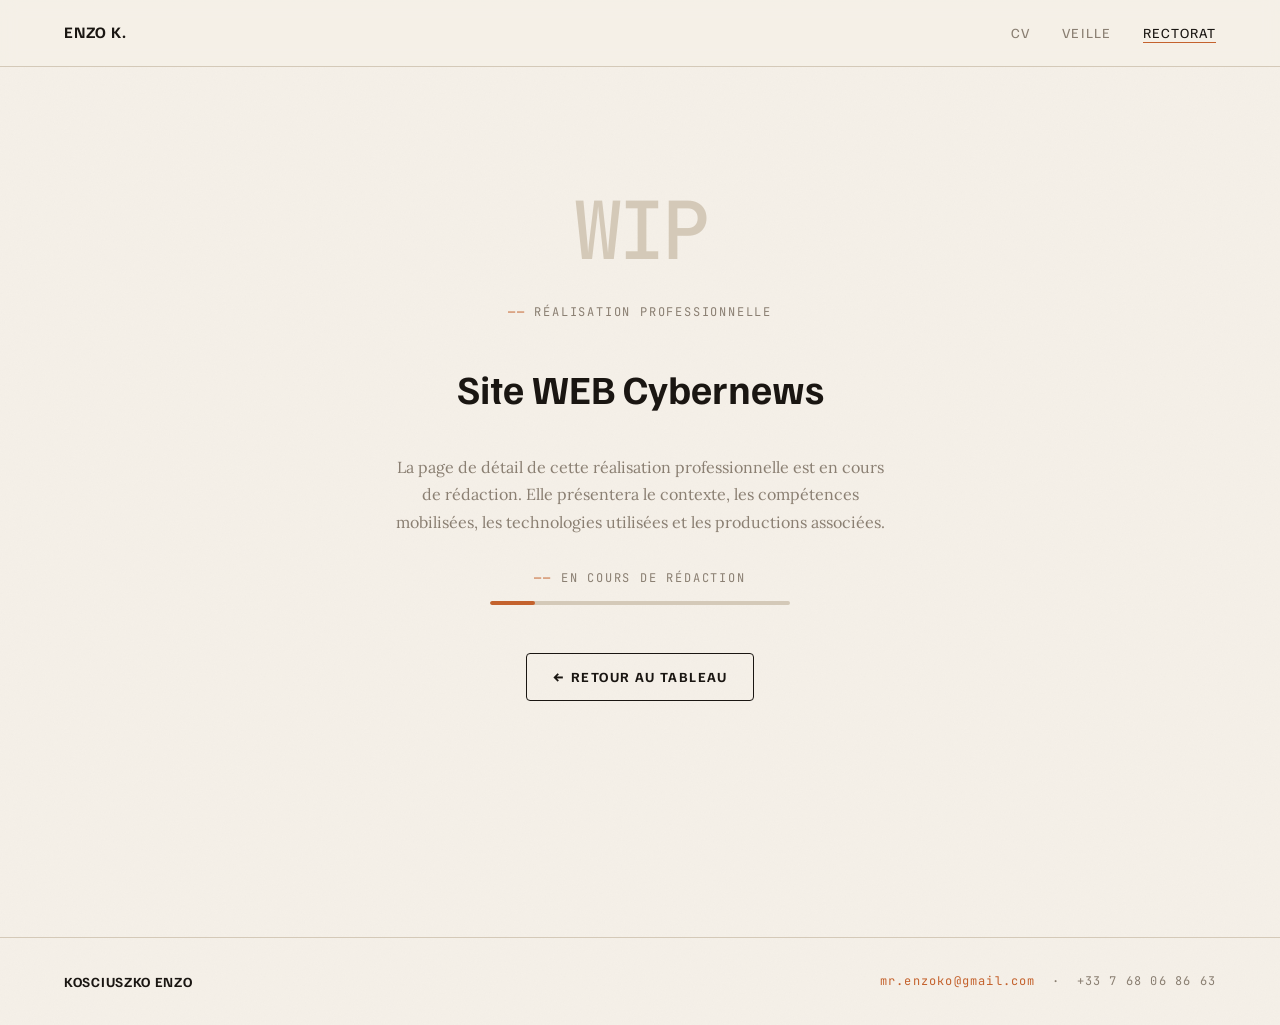
==== realisation_cybernews.html @ dd94149e "Add files via upload" ====
<!DOCTYPE html>
<html lang="fr">
<head>
  <meta charset="UTF-8" />
  <meta name="viewport" content="width=device-width, initial-scale=1.0" />
  <title>Réalisation — Site WEB Cybernews · Enzo K.</title>
  <link rel="stylesheet" href="style.css" />
</head>
<body>

  <nav>
    <span class="nav-logo">Enzo K.</span>
    <ul class="nav-liens">
      <li><a href="index.html" class="nav-lien">CV</a></li>
      <li><a href="veille.html" class="nav-lien">Veille</a></li>
      <li><a href="rectorat.html" class="nav-lien actif">Rectorat</a></li>
    </ul>
  </nav>

  <main>

    <section class="wip-page">
      <div class="wip-code" style="font-size:5rem; color:var(--ligne);">WIP</div>

      <p class="label" style="text-align:center;">Réalisation professionnelle</p>
      <h1 class="wip-titre">Site WEB Cybernews</h1>

      <p class="wip-desc">
        La page de détail de cette réalisation professionnelle est en cours
        de rédaction. Elle présentera le contexte, les compétences mobilisées,
        les technologies utilisées et les productions associées.
      </p>

      <div>
        <p class="label" style="text-align:center; margin-bottom:0.8rem;">En cours de rédaction</p>
        <div class="wip-barre-fond">
          <div class="wip-barre-rempli" style="width:15%;"></div>
        </div>
      </div>

      <a href="rectorat.html" class="btn" style="margin-top:1rem;">
        ← Retour au tableau
      </a>
    </section>

  </main>

  <footer>
    <span class="footer-nom">Kosciuszko Enzo</span>
    <div class="footer-contact">
      <a href="mailto:mr.enzoko@gmail.com">mr.enzoko@gmail.com</a>
      &nbsp;·&nbsp; +33 7 68 06 86 63
    </div>
  </footer>

</body>
</html>
---- style.css ----
/* ============================================================
   PORTFOLIO — KOSCIUSZKO ENZO
   Feuille de style principale
   ============================================================
   
   PERSONNALISATION RAPIDE :
   Modifie les variables CSS dans :root pour changer
   l'apparence globale du site sans toucher au reste.
   ============================================================ */

/* --- IMPORT POLICES ---------------------------------------- */
/* Familjen Grotesk = titres expressifs / Lora = corps texte  */
@import url('https://fonts.googleapis.com/css2?family=Familjen+Grotesk:ital,wght@0,400;0,700;1,400&family=Lora:ital,wght@0,400;0,600;1,400&family=JetBrains+Mono:wght@400;500&display=swap');

/* --- VARIABLES (modifie ici pour personnaliser) ------------ */
:root {
  /* Couleurs principales */
  --creme:       #F5F0E8;   /* fond principal, chaud et doux    */
  --encre:       #1A1612;   /* texte principal, brun très foncé */
  --terracotta:  #C4622D;   /* accent principal, couleur vive   */
  --sable:       #E8DECE;   /* fond secondaire, cartes          */
  --gris-chaud:  #8A7F72;   /* texte secondaire, labels         */
  --ligne:       #D4C9B8;   /* couleur des bordures             */

  /* Typographie */
  --font-titre:  'Familjen Grotesk', sans-serif;
  --font-corps:  'Lora', serif;
  --font-mono:   'JetBrains Mono', monospace;

  /* Tailles de texte */
  --t-xs:   0.75rem;
  --t-sm:   0.875rem;
  --t-base: 1rem;
  --t-lg:   1.25rem;
  --t-xl:   1.75rem;
  --t-2xl:  2.5rem;
  --t-3xl:  3.5rem;
  --t-4xl:  5rem;

  /* Espacements */
  --espace-s:  1rem;
  --espace-m:  2rem;
  --espace-l:  4rem;
  --espace-xl: 7rem;

  /* Effets */
  --rayon:     4px;
  --ombre:     0 2px 20px rgba(26,22,18,0.08);
  --transition: 0.3s ease;
}

/* --- RESET & BASE ------------------------------------------ */
*, *::before, *::after {
  box-sizing: border-box;
  margin: 0;
  padding: 0;
}

html {
  scroll-behavior: smooth;
  font-size: 16px;
}

body {
  background-color: var(--creme);
  color: var(--encre);
  font-family: var(--font-corps);
  line-height: 1.7;
  /* Texture de grain subtile sur le fond */
  background-image: url("data:image/svg+xml,%3Csvg xmlns='http://www.w3.org/2000/svg' width='300' height='300'%3E%3Cfilter id='noise'%3E%3CfeTurbulence type='fractalNoise' baseFrequency='0.75' numOctaves='4' stitchTiles='stitch'/%3E%3CfeColorMatrix type='saturate' values='0'/%3E%3C/filter%3E%3Crect width='300' height='300' filter='url(%23noise)' opacity='0.03'/%3E%3C/svg%3E");
}

img { max-width: 100%; display: block; }
a { color: inherit; text-decoration: none; }
ul { list-style: none; }

/* --- BARRE DE NAVIGATION ----------------------------------- */
nav {
  position: sticky;
  top: 0;
  z-index: 100;
  display: flex;
  align-items: center;
  justify-content: space-between;
  padding: 1.2rem var(--espace-l);
  background-color: rgba(245, 240, 232, 0.92); /* fond crème semi-transparent */
  backdrop-filter: blur(8px);
  border-bottom: 1px solid var(--ligne);
}

/* Logo / nom dans la nav */
.nav-logo {
  font-family: var(--font-titre);
  font-size: var(--t-base);
  font-weight: 700;
  letter-spacing: 0.05em;
  text-transform: uppercase;
}

/* Liens de navigation */
.nav-liens {
  display: flex;
  gap: var(--espace-m);
  align-items: center;
}

.nav-lien {
  font-family: var(--font-titre);
  font-size: var(--t-sm);
  letter-spacing: 0.08em;
  text-transform: uppercase;
  color: var(--gris-chaud);
  transition: color var(--transition);
  position: relative;
}

/* Soulignement animé au survol */
.nav-lien::after {
  content: '';
  position: absolute;
  bottom: -2px; left: 0;
  width: 0; height: 1px;
  background-color: var(--terracotta);
  transition: width var(--transition);
}

.nav-lien:hover { color: var(--encre); }
.nav-lien:hover::after { width: 100%; }

/* Lien actif (page en cours) */
.nav-lien.actif {
  color: var(--encre);
}
.nav-lien.actif::after {
  width: 100%;
  background-color: var(--terracotta);
}

/* Badge "indisponible" dans la nav */
.badge-wip {
  font-family: var(--font-mono);
  font-size: 0.6rem;
  background-color: var(--ligne);
  color: var(--gris-chaud);
  padding: 0.1em 0.4em;
  border-radius: 2px;
  vertical-align: middle;
  margin-left: 0.4em;
  letter-spacing: 0.05em;
}

/* --- LAYOUT GENERAL ---------------------------------------- */
main {
  max-width: 1200px;
  margin: 0 auto;
  padding: var(--espace-l) var(--espace-m);
}

/* --- UTILITAIRES ------------------------------------------- */
.label {
  /* Petite étiquette de section, style "magazine" */
  font-family: var(--font-mono);
  font-size: var(--t-xs);
  letter-spacing: 0.15em;
  text-transform: uppercase;
  color: var(--gris-chaud);
}

.label::before {
  content: '—— ';
  color: var(--terracotta);
}

.trait {
  /* Ligne décorative horizontale */
  border: none;
  border-top: 1px solid var(--ligne);
  margin: var(--espace-m) 0;
}

.tag {
  /* Pastille de compétence/outil */
  display: inline-block;
  font-family: var(--font-mono);
  font-size: var(--t-xs);
  letter-spacing: 0.08em;
  text-transform: uppercase;
  border: 1px solid var(--ligne);
  padding: 0.3em 0.8em;
  border-radius: 2px;
  color: var(--gris-chaud);
  transition: all var(--transition);
}

.tag:hover,
.tag.actif {
  border-color: var(--terracotta);
  color: var(--terracotta);
  background-color: rgba(196,98,45,0.05);
}

/* --- BOUTONS ----------------------------------------------- */
.btn {
  display: inline-flex;
  align-items: center;
  gap: 0.5em;
  font-family: var(--font-titre);
  font-size: var(--t-sm);
  font-weight: 700;
  letter-spacing: 0.1em;
  text-transform: uppercase;
  padding: 0.8em 1.8em;
  border: 1.5px solid var(--encre);
  border-radius: var(--rayon);
  cursor: pointer;
  transition: all var(--transition);
  background: transparent;
  color: var(--encre);
}

.btn:hover {
  background-color: var(--encre);
  color: var(--creme);
}

.btn-accent {
  background-color: var(--terracotta);
  border-color: var(--terracotta);
  color: var(--creme);
}

.btn-accent:hover {
  background-color: var(--encre);
  border-color: var(--encre);
}

/* --- CARTES ------------------------------------------------ */
.carte {
  background-color: var(--sable);
  border: 1px solid var(--ligne);
  border-radius: var(--rayon);
  padding: var(--espace-m);
  transition: transform var(--transition), box-shadow var(--transition);
}

.carte:hover {
  transform: translateY(-3px);
  box-shadow: var(--ombre);
}

/* --- PAGE INDEX : HERO ------------------------------------- */
.hero {
  display: grid;
  grid-template-columns: 1fr 1fr;
  gap: var(--espace-l);
  align-items: center;
  min-height: 80vh;
  padding: var(--espace-l) 0;
}

.hero-contenu { }

.hero-surtitre {
  font-family: var(--font-mono);
  font-size: var(--t-xs);
  letter-spacing: 0.2em;
  text-transform: uppercase;
  color: var(--terracotta);
  margin-bottom: 1rem;
}

/* Grand titre principal */
.hero-titre {
  font-family: var(--font-titre);
  font-size: clamp(3rem, 6vw, var(--t-4xl)); /* responsive */
  font-weight: 700;
  line-height: 1.0;
  letter-spacing: -0.02em;
  margin-bottom: 1.5rem;
}

/* Partie italique du titre */
.hero-titre em {
  font-family: var(--font-corps);
  font-style: italic;
  font-weight: 400;
  color: var(--terracotta);
}

.hero-description {
  font-size: var(--t-lg);
  color: var(--gris-chaud);
  max-width: 45ch;
  margin-bottom: var(--espace-m);
  line-height: 1.6;
}

.hero-actions {
  display: flex;
  gap: 1rem;
  flex-wrap: wrap;
}

/* Côté droit du hero : carte de profil */
.hero-profil {
  display: flex;
  flex-direction: column;
  align-items: flex-end;
  gap: var(--espace-s);
}

.profil-photo-cadre {
  /* Cadre avec décalage décoratif (effet imprimé) */
  position: relative;
  width: 280px;
  height: 320px;
}

.profil-photo-cadre::before {
  /* Rectangle décoratif derrière la photo */
  content: '';
  position: absolute;
  top: 12px; left: 12px;
  width: 100%; height: 100%;
  border: 2px solid var(--terracotta);
  border-radius: var(--rayon);
  z-index: 0;
}

.profil-photo-cadre img {
  position: relative;
  z-index: 1;
  width: 100%; height: 100%;
  object-fit: cover;
  border-radius: var(--rayon);
  filter: grayscale(20%); /* légèrement désaturé */
}

/* Bloc infos rapides sous la photo */
.profil-infos {
  width: 280px;
  background-color: var(--sable);
  border: 1px solid var(--ligne);
  border-radius: var(--rayon);
  padding: var(--espace-s);
}

.profil-infos-ligne {
  display: flex;
  justify-content: space-between;
  align-items: center;
  padding: 0.4rem 0;
  border-bottom: 1px solid var(--ligne);
  font-size: var(--t-sm);
}

.profil-infos-ligne:last-child { border-bottom: none; }

.profil-infos-ligne .key {
  font-family: var(--font-mono);
  font-size: var(--t-xs);
  letter-spacing: 0.1em;
  text-transform: uppercase;
  color: var(--gris-chaud);
}

/* --- PAGE INDEX : COMPÉTENCES ------------------------------ */
.section-competences {
  padding: var(--espace-l) 0;
  border-top: 1px solid var(--ligne);
}

.section-titre {
  font-family: var(--font-titre);
  font-size: var(--t-2xl);
  font-weight: 700;
  line-height: 1.1;
  letter-spacing: -0.01em;
  margin: 0.5rem 0 var(--espace-m);
}

/* Grille de compétences */
.competences-grille {
  display: grid;
  grid-template-columns: repeat(auto-fit, minmax(220px, 1fr));
  gap: 1rem;
}

.competence-carte {
  background-color: var(--sable);
  border: 1px solid var(--ligne);
  border-radius: var(--rayon);
  padding: 1.5rem;
  transition: all var(--transition);
}

.competence-carte:hover {
  border-color: var(--terracotta);
  transform: translateY(-2px);
}

.competence-icone {
  font-size: 1.5rem;
  margin-bottom: 0.8rem;
}

.competence-nom {
  font-family: var(--font-titre);
  font-size: var(--t-base);
  font-weight: 700;
  margin-bottom: 0.4rem;
}

/* Barre de niveau de compétence */
.competence-niveau {
  display: flex;
  gap: 4px;
  margin-top: 0.6rem;
}

.niveau-dot {
  width: 8px; height: 8px;
  border-radius: 50%;
  border: 1.5px solid var(--gris-chaud);
  background-color: transparent;
  transition: background-color var(--transition);
}

.niveau-dot.actif {
  background-color: var(--terracotta);
  border-color: var(--terracotta);
}

/* --- PAGE INDEX : EXPERIENCES ------------------------------ */
.section-experiences {
  padding: var(--espace-l) 0;
  border-top: 1px solid var(--ligne);
}

/* Timeline d'expériences */
.timeline {
  display: flex;
  flex-direction: column;
  gap: 0;
}

.timeline-item {
  display: grid;
  grid-template-columns: 120px 1fr;
  gap: var(--espace-m);
  padding: var(--espace-m) 0;
  border-bottom: 1px solid var(--ligne);
  position: relative;
}

.timeline-item:last-child { border-bottom: none; }

.timeline-date {
  font-family: var(--font-mono);
  font-size: var(--t-xs);
  color: var(--gris-chaud);
  letter-spacing: 0.1em;
  padding-top: 0.2rem;
}

.timeline-contenu-titre {
  font-family: var(--font-titre);
  font-size: var(--t-lg);
  font-weight: 700;
  margin-bottom: 0.2rem;
}

.timeline-lieu {
  font-family: var(--font-mono);
  font-size: var(--t-xs);
  color: var(--terracotta);
  letter-spacing: 0.1em;
  text-transform: uppercase;
  margin-bottom: 0.5rem;
}

.timeline-texte {
  font-size: var(--t-sm);
  color: var(--gris-chaud);
  max-width: 60ch;
}

/* --- PAGE VEILLE ------------------------------------------- */
.veille-hero {
  padding: var(--espace-l) 0 var(--espace-m);
  border-bottom: 1px solid var(--ligne);
}

.veille-titre {
  font-family: var(--font-titre);
  font-size: clamp(2.5rem, 5vw, var(--t-3xl));
  font-weight: 700;
  line-height: 1.0;
  letter-spacing: -0.02em;
  margin: 0.5rem 0 1rem;
}

.veille-intro {
  max-width: 65ch;
  color: var(--gris-chaud);
  font-size: var(--t-lg);
}

/* Navigation par onglets (thème / outils / news) */
.onglets-nav {
  display: flex;
  gap: 0;
  border-bottom: 1px solid var(--ligne);
  margin: var(--espace-m) 0 0;
}

.onglet-btn {
  font-family: var(--font-titre);
  font-size: var(--t-sm);
  font-weight: 700;
  letter-spacing: 0.08em;
  text-transform: uppercase;
  padding: 1rem 1.5rem;
  border: none;
  border-bottom: 2px solid transparent;
  background: transparent;
  color: var(--gris-chaud);
  cursor: pointer;
  transition: all var(--transition);
  margin-bottom: -1px; /* overlap sur la bordure du parent */
}

.onglet-btn:hover { color: var(--encre); }

.onglet-btn.actif {
  color: var(--encre);
  border-bottom-color: var(--terracotta);
}

/* Panneaux de contenu des onglets */
.onglet-panneau {
  display: none; /* caché par défaut */
  padding: var(--espace-l) 0;
  animation: apparition 0.3s ease;
}

.onglet-panneau.actif { display: block; }

@keyframes apparition {
  from { opacity: 0; transform: translateY(8px); }
  to   { opacity: 1; transform: translateY(0); }
}

/* Onglet THÈME : grille des 3 axes */
.bornage-grille {
  display: grid;
  grid-template-columns: repeat(3, 1fr);
  gap: var(--espace-m);
}

.bornage-carte {
  background-color: var(--sable);
  border: 1px solid var(--ligne);
  border-radius: var(--rayon);
  padding: var(--espace-m);
  transition: all var(--transition);
}

.bornage-carte:hover {
  border-color: var(--terracotta);
}

.bornage-numero {
  font-family: var(--font-mono);
  font-size: var(--t-3xl);
  font-weight: 700;
  color: var(--ligne); /* grand chiffre décoratif */
  line-height: 1;
  margin-bottom: 0.5rem;
}

.bornage-nom {
  font-family: var(--font-titre);
  font-size: var(--t-xl);
  font-weight: 700;
  margin-bottom: 0.5rem;
}

.bornage-desc {
  font-size: var(--t-sm);
  color: var(--gris-chaud);
}

/* Onglet OUTILS : liste illustrée */
.outils-grille {
  display: grid;
  grid-template-columns: repeat(3, 1fr);
  gap: var(--espace-m);
}

.outil-carte {
  background-color: var(--sable);
  border: 1px solid var(--ligne);
  border-radius: var(--rayon);
  padding: var(--espace-m);
  display: flex;
  flex-direction: column;
  gap: 0.8rem;
  transition: all var(--transition);
}

.outil-carte:hover {
  border-color: var(--terracotta);
  transform: translateY(-2px);
}

.outil-nom {
  font-family: var(--font-titre);
  font-size: var(--t-lg);
  font-weight: 700;
}

.outil-desc {
  font-size: var(--t-sm);
  color: var(--gris-chaud);
  flex: 1;
}

.outil-type {
  font-family: var(--font-mono);
  font-size: var(--t-xs);
  color: var(--terracotta);
  letter-spacing: 0.1em;
  text-transform: uppercase;
}

/* Onglet NEWS : cartes d'articles */
.news-liste {
  display: flex;
  flex-direction: column;
  gap: var(--espace-m);
}

.news-carte {
  display: grid;
  grid-template-columns: 1fr 2fr;
  gap: var(--espace-m);
  background-color: var(--sable);
  border: 1px solid var(--ligne);
  border-radius: var(--rayon);
  padding: var(--espace-m);
  transition: all var(--transition);
}

.news-carte:hover {
  border-color: var(--terracotta);
}

.news-meta { }

.news-date {
  font-family: var(--font-mono);
  font-size: var(--t-xs);
  color: var(--gris-chaud);
  letter-spacing: 0.1em;
  margin-bottom: 0.3rem;
}

.news-source {
  font-family: var(--font-titre);
  font-size: var(--t-base);
  font-weight: 700;
  margin-bottom: 0.5rem;
}

.news-bornage {
  display: flex;
  flex-wrap: wrap;
  gap: 0.4rem;
}

.news-contenu { }

.news-titre {
  font-family: var(--font-titre);
  font-size: var(--t-xl);
  font-weight: 700;
  line-height: 1.2;
  margin-bottom: 0.8rem;
}

.news-resume {
  font-size: var(--t-sm);
  color: var(--gris-chaud);
  line-height: 1.7;
  margin-bottom: 1rem;
}

.news-lien {
  font-family: var(--font-mono);
  font-size: var(--t-xs);
  letter-spacing: 0.1em;
  text-transform: uppercase;
  color: var(--terracotta);
  text-decoration: underline;
  text-decoration-color: var(--ligne);
  text-underline-offset: 3px;
  transition: text-decoration-color var(--transition);
}

.news-lien:hover {
  text-decoration-color: var(--terracotta);
}

/* --- PAGE RECTORAT (work in progress) ---------------------- */
.wip-page {
  min-height: 70vh;
  display: flex;
  flex-direction: column;
  align-items: center;
  justify-content: center;
  text-align: center;
  gap: var(--espace-m);
}

.wip-code {
  font-family: var(--font-mono);
  font-size: 8rem;
  font-weight: 500;
  color: var(--ligne);
  line-height: 1;
  letter-spacing: -0.05em;
}

.wip-titre {
  font-family: var(--font-titre);
  font-size: var(--t-2xl);
  font-weight: 700;
}

.wip-desc {
  max-width: 50ch;
  color: var(--gris-chaud);
}

/* Barre de progression fictive (décoration) */
.wip-barre-fond {
  width: 300px;
  height: 4px;
  background-color: var(--ligne);
  border-radius: 2px;
  overflow: hidden;
}

.wip-barre-rempli {
  height: 100%;
  width: 30%; /* à modifier quand tu avances */
  background-color: var(--terracotta);
  border-radius: 2px;
  animation: pulse-barre 2s ease-in-out infinite;
}

@keyframes pulse-barre {
  0%, 100% { opacity: 1; }
  50%       { opacity: 0.5; }
}

/* --- FOOTER ------------------------------------------------ */
footer {
  border-top: 1px solid var(--ligne);
  padding: var(--espace-m) var(--espace-l);
  display: flex;
  justify-content: space-between;
  align-items: center;
  margin-top: var(--espace-xl);
}

.footer-nom {
  font-family: var(--font-titre);
  font-size: var(--t-sm);
  font-weight: 700;
  letter-spacing: 0.05em;
  text-transform: uppercase;
}

.footer-contact {
  font-family: var(--font-mono);
  font-size: var(--t-xs);
  color: var(--gris-chaud);
  letter-spacing: 0.1em;
}

.footer-contact a {
  color: var(--terracotta);
  transition: opacity var(--transition);
}

.footer-contact a:hover { opacity: 0.7; }

/* --- RESPONSIVE -------------------------------------------- */
@media (max-width: 900px) {
  nav { padding: 1rem var(--espace-s); }
  main { padding: var(--espace-m) var(--espace-s); }

  .hero {
    grid-template-columns: 1fr;
    min-height: auto;
    gap: var(--espace-m);
  }

  .hero-profil { align-items: flex-start; }
  .profil-photo-cadre { width: 200px; height: 230px; }
  .profil-infos { width: 100%; }

  .bornage-grille,
  .outils-grille { grid-template-columns: 1fr; }

  .news-carte { grid-template-columns: 1fr; }

  footer { flex-direction: column; gap: 1rem; text-align: center; }
}

@media (max-width: 600px) {
  .nav-liens { gap: var(--espace-s); }
  .badge-wip { display: none; }
  .timeline-item { grid-template-columns: 1fr; }
  .wip-code { font-size: 5rem; }
}
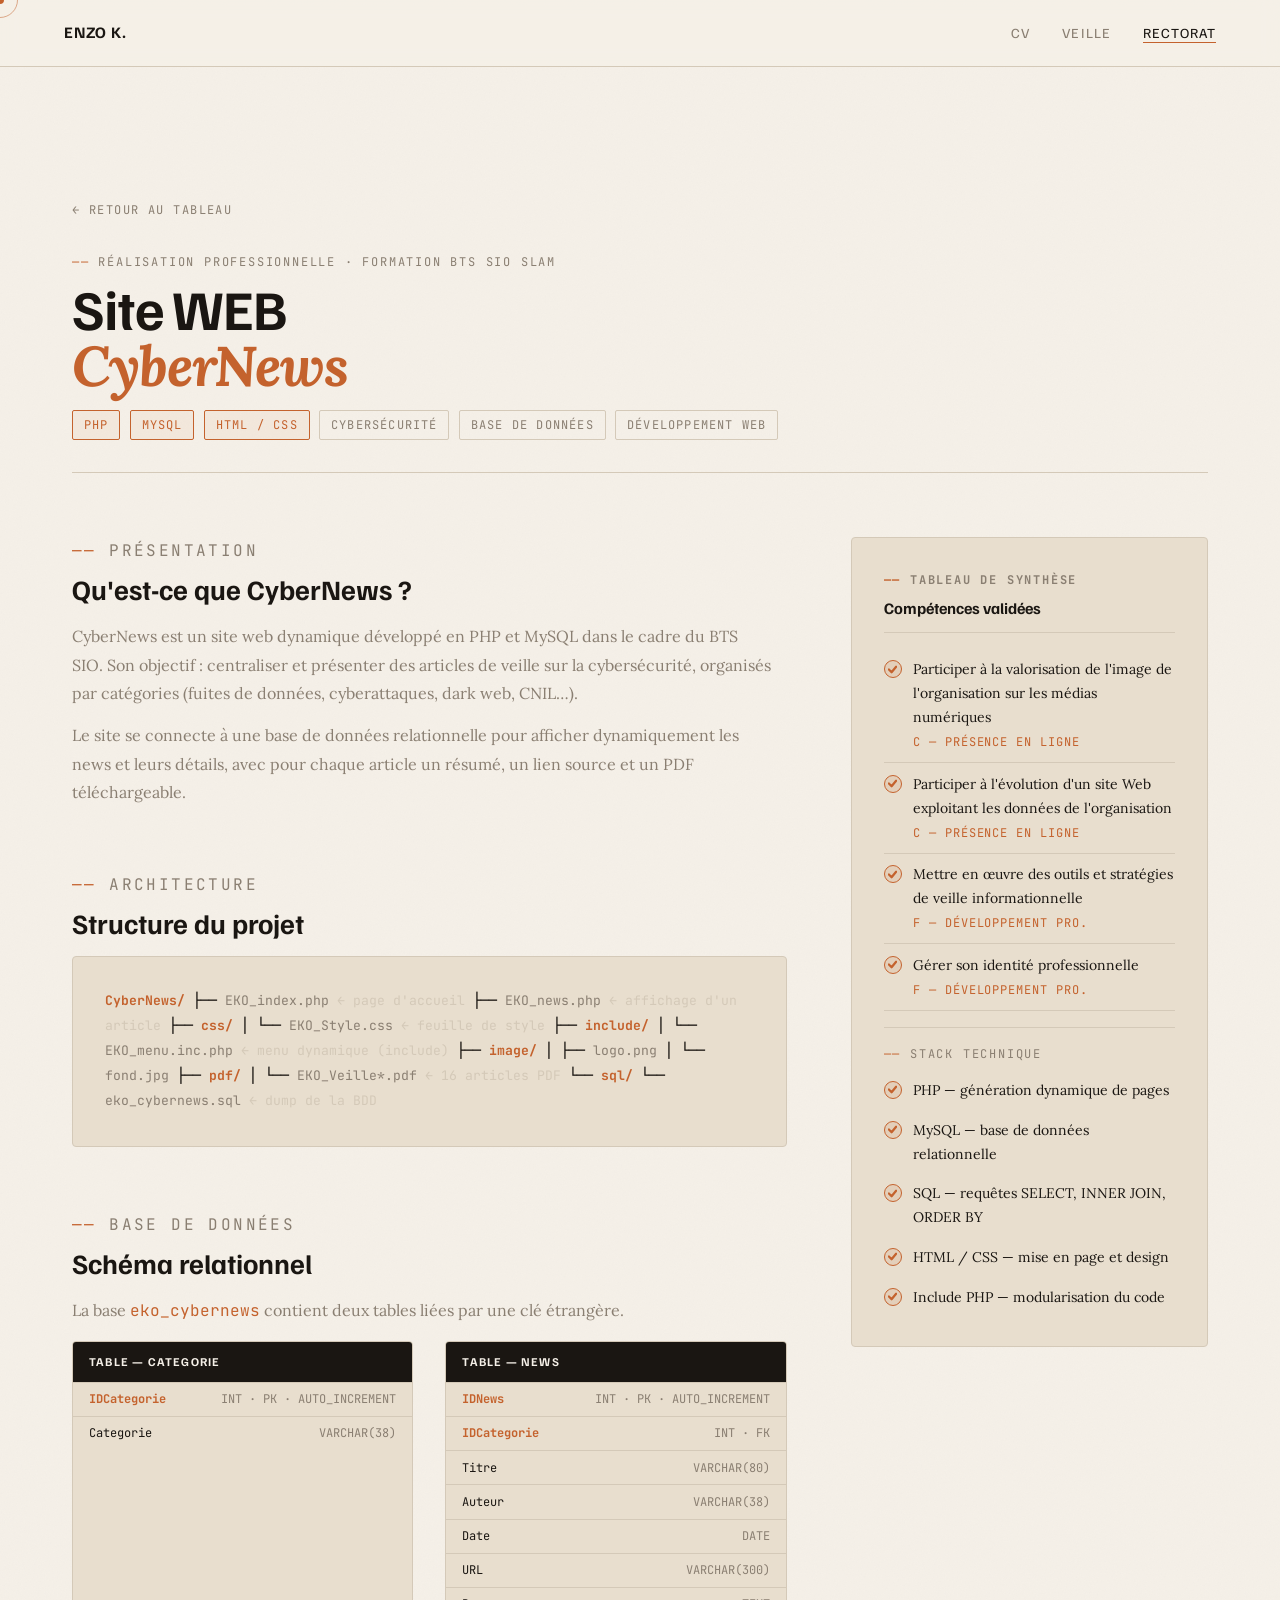
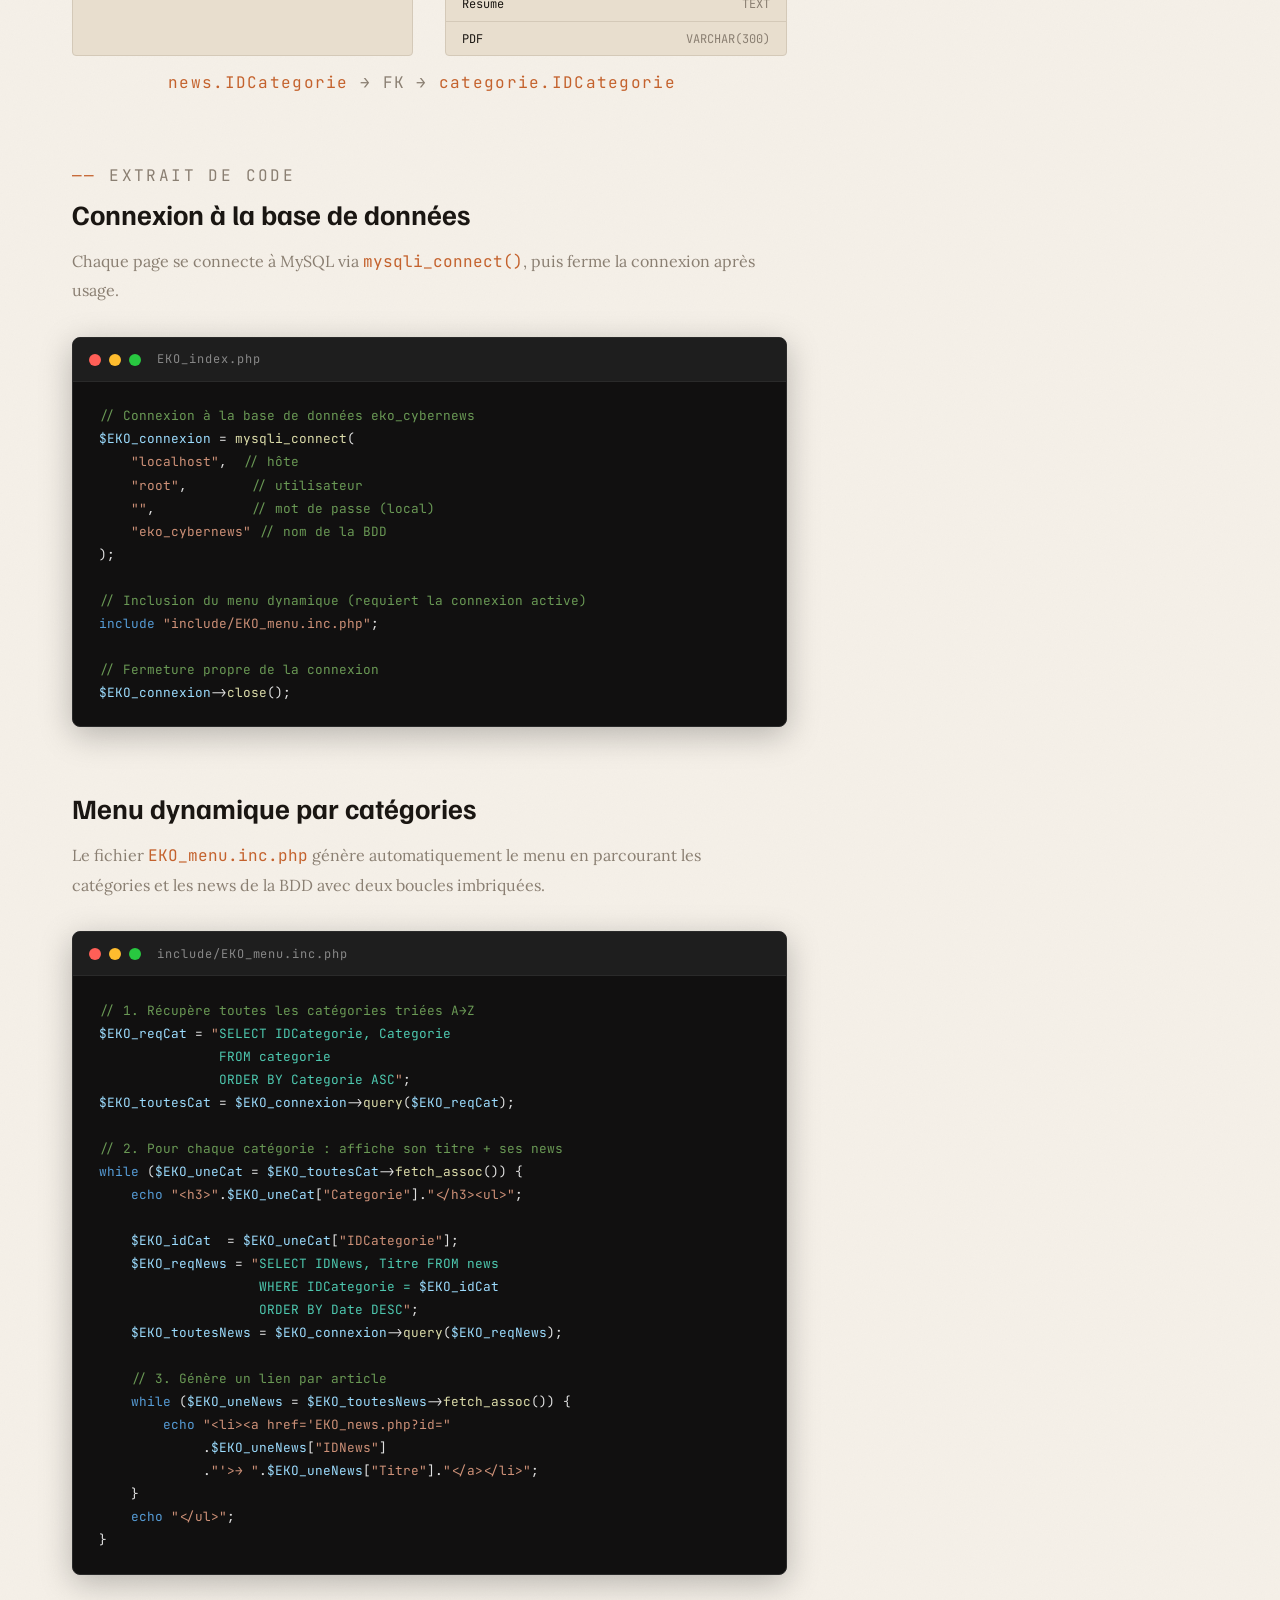
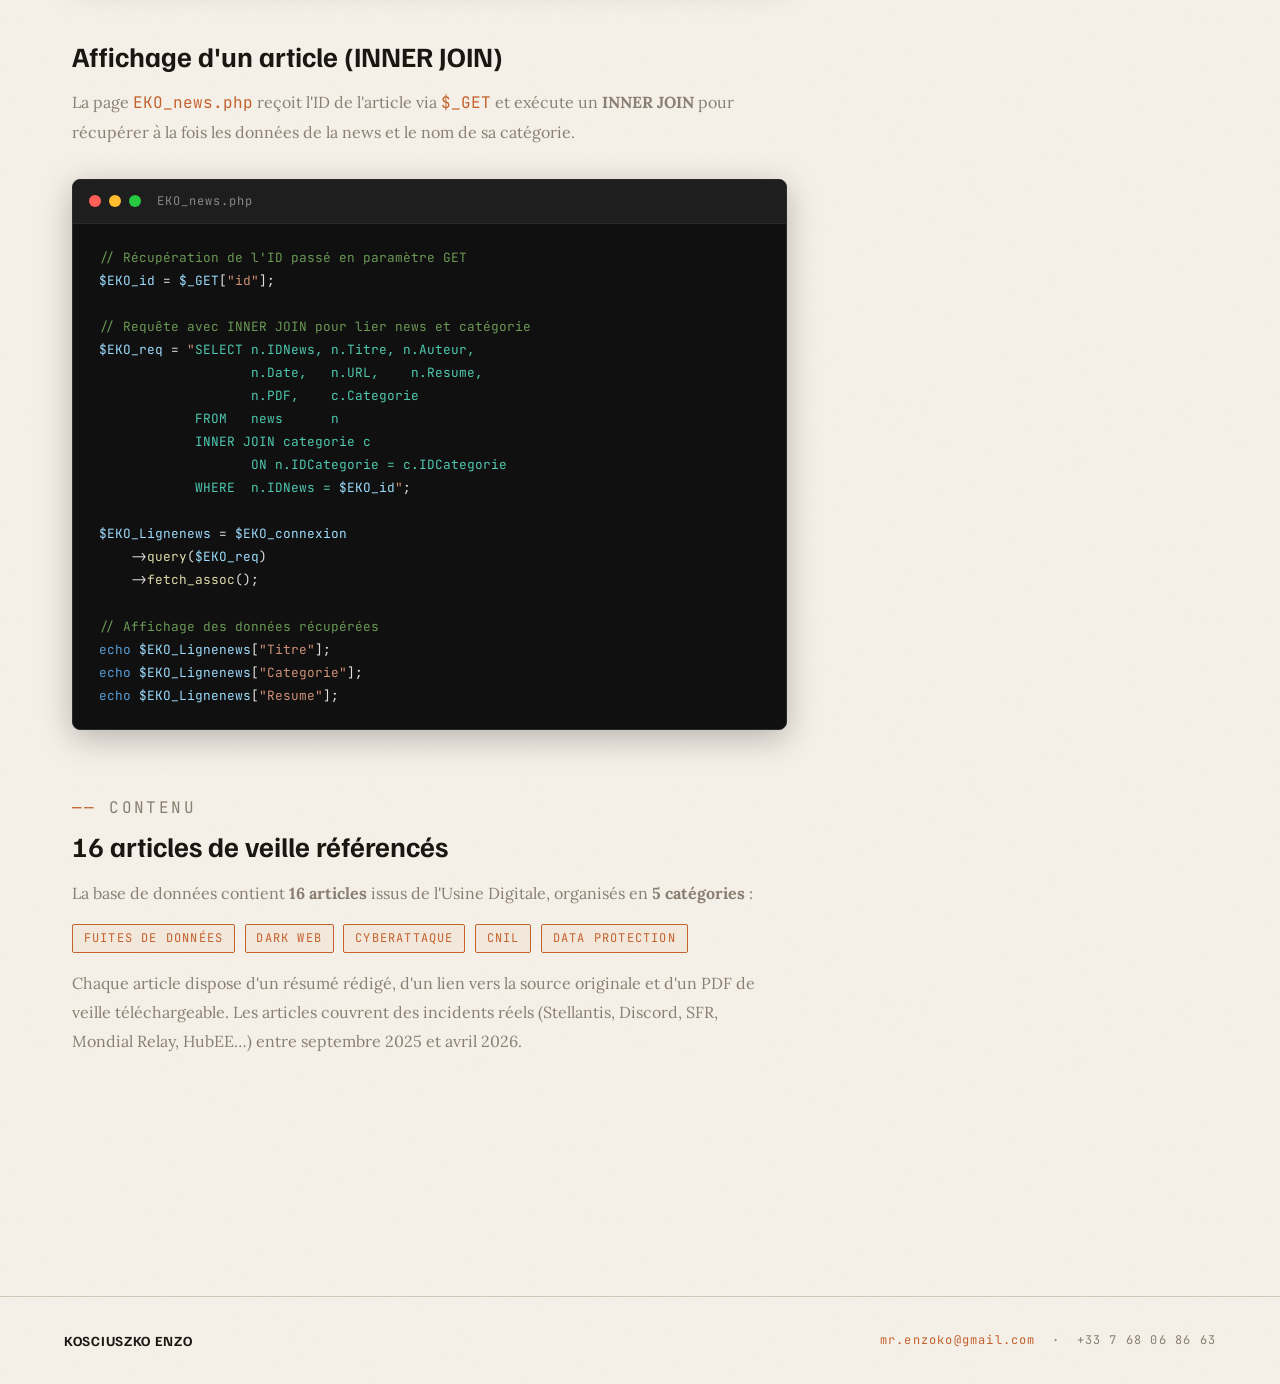
==== commit 02e034ac: "Add files via upload" ====
--- a/realisation_cybernews.html
+++ b/realisation_cybernews.html
@@ -3,10 +3,309 @@
 <head>
   <meta charset="UTF-8" />
   <meta name="viewport" content="width=device-width, initial-scale=1.0" />
-  <title>Réalisation — Site WEB Cybernews · Enzo K.</title>
+  <title>Réalisation — CyberNews · Enzo K.</title>
   <link rel="stylesheet" href="style.css" />
+  <style>
+    /* ============================================================
+       STYLES SPÉCIFIQUES — PAGE RÉALISATION CYBERNEWS
+       ============================================================ */
+
+    /* --- EN-TÊTE RÉALISATION ------------------------------ */
+    .realisation-hero {
+      padding: var(--espace-l) 0 var(--espace-m);
+      border-bottom: 1px solid var(--ligne);
+    }
+
+    .realisation-retour {
+      font-family: var(--font-mono);
+      font-size: var(--t-xs);
+      letter-spacing: 0.12em;
+      text-transform: uppercase;
+      color: var(--gris-chaud);
+      text-decoration: none;
+      display: inline-flex;
+      align-items: center;
+      gap: 0.4em;
+      margin-bottom: var(--espace-m);
+      transition: color var(--transition);
+    }
+    .realisation-retour:hover { color: var(--terracotta); }
+
+    .realisation-titre {
+      font-family: var(--font-titre);
+      font-size: clamp(2.5rem, 5vw, var(--t-3xl));
+      font-weight: 700;
+      line-height: 1.0;
+      letter-spacing: -0.02em;
+      margin: 0.5rem 0 1rem;
+    }
+
+    .realisation-titre em {
+      font-family: var(--font-corps);
+      font-style: italic;
+      color: var(--terracotta);
+    }
+
+    /* Pastilles de méta-infos */
+    .realisation-tags {
+      display: flex;
+      flex-wrap: wrap;
+      gap: 0.6rem;
+      margin-top: var(--espace-s);
+    }
+
+    .realisation-tag {
+      font-family: var(--font-mono);
+      font-size: var(--t-xs);
+      letter-spacing: 0.1em;
+      text-transform: uppercase;
+      padding: 0.3em 0.9em;
+      border-radius: 2px;
+      border: 1px solid var(--ligne);
+      color: var(--gris-chaud);
+    }
+
+    .realisation-tag.accent {
+      border-color: var(--terracotta);
+      color: var(--terracotta);
+      background-color: rgba(196,98,45,0.06);
+    }
+
+    /* --- GRILLE DE CONTENU -------------------------------- */
+    .realisation-grille {
+      display: grid;
+      grid-template-columns: 2fr 1fr;
+      gap: var(--espace-l);
+      margin-top: var(--espace-l);
+      align-items: start;
+    }
+
+    /* --- SECTIONS ----------------------------------------- */
+    .realisation-section {
+      margin-bottom: var(--espace-l);
+    }
+
+    .realisation-section-titre {
+      font-family: var(--font-titre);
+      font-size: var(--t-xl);
+      font-weight: 700;
+      margin: 0.4rem 0 var(--espace-s);
+      line-height: 1.2;
+    }
+
+    .realisation-section p {
+      font-size: var(--t-base);
+      color: var(--gris-chaud);
+      line-height: 1.8;
+      max-width: 70ch;
+    }
+
+    /* --- TERMINAL / BLOC DE CODE -------------------------- */
+    .terminal {
+      background-color: #111010;
+      border-radius: 8px;
+      overflow: hidden;
+      margin: var(--espace-m) 0;
+      box-shadow: 0 8px 32px rgba(0,0,0,0.25);
+      border: 1px solid #2a2a2a;
+    }
+
+    /* Barre de titre style macOS */
+    .terminal-barre {
+      background-color: #1e1e1e;
+      padding: 0.7rem 1rem;
+      display: flex;
+      align-items: center;
+      gap: 0.5rem;
+      border-bottom: 1px solid #2a2a2a;
+    }
+
+    .terminal-dot {
+      width: 12px; height: 12px;
+      border-radius: 50%;
+    }
+    .terminal-dot.rouge  { background-color: #FF5F57; }
+    .terminal-dot.jaune  { background-color: #FEBC2E; }
+    .terminal-dot.vert   { background-color: #28C840; }
+
+    .terminal-nom {
+      font-family: var(--font-mono);
+      font-size: var(--t-xs);
+      color: #888;
+      letter-spacing: 0.08em;
+      margin-left: 0.5rem;
+    }
+
+    /* Contenu du terminal */
+    .terminal-corps {
+      padding: 1.4rem 1.6rem;
+      overflow-x: auto;
+    }
+
+    .terminal-corps pre {
+      margin: 0;
+      font-family: var(--font-mono);
+      font-size: 0.8rem;
+      line-height: 1.8;
+      color: #e0e0e0;
+      white-space: pre;
+    }
+
+    /* Couleurs syntaxiques */
+    .t-comment  { color: #6A9955; }   /* vert — commentaires */
+    .t-keyword  { color: #569CD6; }   /* bleu — mots-clés PHP */
+    .t-string   { color: #CE9178; }   /* orange — chaînes */
+    .t-var      { color: #9CDCFE; }   /* bleu clair — variables */
+    .t-func     { color: #DCDCAA; }   /* jaune — fonctions */
+    .t-sql      { color: #4EC9B0; }   /* cyan — SQL */
+    .t-num      { color: #B5CEA8; }   /* vert clair — nombres */
+    .t-prompt   { color: var(--terracotta); } /* terracotta — prompt $ */
+    .t-output   { color: #888; }      /* gris — sortie */
+
+    /* --- COMPÉTENCES VALIDÉES ----------------------------- */
+    .competences-validees {
+      background-color: var(--sable);
+      border: 1px solid var(--ligne);
+      border-radius: var(--rayon);
+      padding: var(--espace-m);
+      position: sticky;
+      top: 90px; /* colle sous la nav */
+    }
+
+    .competences-validees-titre {
+      font-family: var(--font-titre);
+      font-size: var(--t-base);
+      font-weight: 700;
+      margin-bottom: var(--espace-s);
+      padding-bottom: 0.6rem;
+      border-bottom: 1px solid var(--ligne);
+    }
+
+    .competence-item {
+      display: flex;
+      align-items: flex-start;
+      gap: 0.7rem;
+      padding: 0.6rem 0;
+      border-bottom: 1px solid var(--ligne);
+      font-size: var(--t-sm);
+    }
+    .competence-item:last-child { border-bottom: none; }
+
+    /* Icône check */
+    .competence-check {
+      width: 18px; height: 18px;
+      border-radius: 50%;
+      background-color: rgba(196,98,45,0.12);
+      border: 1.5px solid var(--terracotta);
+      display: flex;
+      align-items: center;
+      justify-content: center;
+      flex-shrink: 0;
+      margin-top: 2px;
+    }
+
+    .competence-check svg {
+      width: 9px; height: 9px;
+      stroke: var(--terracotta);
+      stroke-width: 2.5;
+      stroke-linecap: round;
+      stroke-linejoin: round;
+      fill: none;
+    }
+
+    .competence-texte { line-height: 1.4; color: var(--encre); }
+    .competence-code  {
+      font-family: var(--font-mono);
+      font-size: var(--t-xs);
+      color: var(--terracotta);
+      letter-spacing: 0.08em;
+      text-transform: uppercase;
+      display: block;
+      margin-top: 0.15rem;
+    }
+
+    /* --- STRUCTURE DU PROJET ------------------------------ */
+    .arborescence {
+      font-family: var(--font-mono);
+      font-size: 0.82rem;
+      line-height: 1.9;
+      color: var(--encre);
+      background-color: var(--sable);
+      border: 1px solid var(--ligne);
+      border-radius: var(--rayon);
+      padding: var(--espace-m);
+    }
+
+    .arbo-dossier { color: var(--terracotta); font-weight: 700; }
+    .arbo-fichier { color: var(--gris-chaud); }
+    .arbo-comment { color: var(--ligne); }
+
+    /* --- BASE DE DONNÉES ---------------------------------- */
+    .bdd-schema {
+      display: grid;
+      grid-template-columns: 1fr 1fr;
+      gap: var(--espace-m);
+      margin-top: var(--espace-s);
+    }
+
+    .bdd-table {
+      background-color: var(--sable);
+      border: 1px solid var(--ligne);
+      border-radius: var(--rayon);
+      overflow: hidden;
+    }
+
+    .bdd-table-header {
+      background-color: var(--encre);
+      color: var(--creme);
+      font-family: var(--font-titre);
+      font-size: var(--t-xs);
+      font-weight: 700;
+      letter-spacing: 0.1em;
+      text-transform: uppercase;
+      padding: 0.6rem 1rem;
+    }
+
+    .bdd-table-champ {
+      display: flex;
+      justify-content: space-between;
+      align-items: center;
+      padding: 0.4rem 1rem;
+      border-top: 1px solid var(--ligne);
+      font-family: var(--font-mono);
+      font-size: var(--t-xs);
+    }
+
+    .bdd-champ-nom { color: var(--encre); }
+    .bdd-champ-type { color: var(--gris-chaud); }
+    .bdd-champ-pk {
+      color: var(--terracotta);
+      font-weight: 700;
+    }
+
+    /* --- RELATION FK -------------------------------------- */
+    .bdd-relation {
+      text-align: center;
+      font-family: var(--font-mono);
+      font-size: var(--t-xs);
+      color: var(--gris-chaud);
+      letter-spacing: 0.08em;
+      margin-top: 0.5rem;
+    }
+
+    .bdd-relation span { color: var(--terracotta); }
+
+    @media (max-width: 900px) {
+      .realisation-grille { grid-template-columns: 1fr; }
+      .bdd-schema { grid-template-columns: 1fr; }
+      .competences-validees { position: static; }
+    }
+  </style>
 </head>
 <body>
+
+  <div id="curseur-point"></div>
+  <div id="curseur-anneau"></div>
 
   <nav>
     <span class="nav-logo">Enzo K.</span>
@@ -19,30 +318,368 @@
 
   <main>
 
-    <section class="wip-page">
-      <div class="wip-code" style="font-size:5rem; color:var(--ligne);">WIP</div>
-
-      <p class="label" style="text-align:center;">Réalisation professionnelle</p>
-      <h1 class="wip-titre">Site WEB Cybernews</h1>
-
-      <p class="wip-desc">
-        La page de détail de cette réalisation professionnelle est en cours
-        de rédaction. Elle présentera le contexte, les compétences mobilisées,
-        les technologies utilisées et les productions associées.
-      </p>
-
+    <!-- === EN-TÊTE ======================================= -->
+    <section class="realisation-hero">
+      <a href="rectorat.html" class="realisation-retour">← Retour au tableau</a>
+
+      <p class="label">Réalisation professionnelle · Formation BTS SIO SLAM</p>
+      <h1 class="realisation-titre">
+        Site WEB<br><em>CyberNews</em>
+      </h1>
+
+      <div class="realisation-tags">
+        <span class="realisation-tag accent">PHP</span>
+        <span class="realisation-tag accent">MySQL</span>
+        <span class="realisation-tag accent">HTML / CSS</span>
+        <span class="realisation-tag">Cybersécurité</span>
+        <span class="realisation-tag">Base de données</span>
+        <span class="realisation-tag">Développement web</span>
+      </div>
+    </section>
+
+    <!-- === GRILLE PRINCIPALE ============================= -->
+    <div class="realisation-grille">
+
+      <!-- === COLONNE GAUCHE : contenu ==================== -->
       <div>
-        <p class="label" style="text-align:center; margin-bottom:0.8rem;">En cours de rédaction</p>
-        <div class="wip-barre-fond">
-          <div class="wip-barre-rempli" style="width:15%;"></div>
-        </div>
+
+        <!-- PRÉSENTATION -->
+        <div class="realisation-section">
+          <p class="label">Présentation</p>
+          <h2 class="realisation-section-titre">Qu'est-ce que CyberNews ?</h2>
+          <p>
+            CyberNews est un site web dynamique développé en PHP et MySQL dans le cadre du BTS SIO.
+            Son objectif : centraliser et présenter des articles de veille sur la cybersécurité,
+            organisés par catégories (fuites de données, cyberattaques, dark web, CNIL…).
+          </p>
+          <p style="margin-top:0.8rem;">
+            Le site se connecte à une base de données relationnelle pour afficher dynamiquement
+            les news et leurs détails, avec pour chaque article un résumé, un lien source et
+            un PDF téléchargeable.
+          </p>
+        </div>
+
+        <!-- STRUCTURE DU PROJET -->
+        <div class="realisation-section">
+          <p class="label">Architecture</p>
+          <h2 class="realisation-section-titre">Structure du projet</h2>
+
+          <div class="arborescence">
+<span class="arbo-dossier">CyberNews/</span>
+├── <span class="arbo-fichier">EKO_index.php</span>       <span class="arbo-comment">← page d'accueil</span>
+├── <span class="arbo-fichier">EKO_news.php</span>        <span class="arbo-comment">← affichage d'un article</span>
+├── <span class="arbo-dossier">css/</span>
+│   └── <span class="arbo-fichier">EKO_Style.css</span>   <span class="arbo-comment">← feuille de style</span>
+├── <span class="arbo-dossier">include/</span>
+│   └── <span class="arbo-fichier">EKO_menu.inc.php</span> <span class="arbo-comment">← menu dynamique (include)</span>
+├── <span class="arbo-dossier">image/</span>
+│   ├── <span class="arbo-fichier">logo.png</span>
+│   └── <span class="arbo-fichier">fond.jpg</span>
+├── <span class="arbo-dossier">pdf/</span>
+│   └── <span class="arbo-fichier">EKO_Veille*.pdf</span>  <span class="arbo-comment">← 16 articles PDF</span>
+└── <span class="arbo-dossier">sql/</span>
+    └── <span class="arbo-fichier">eko_cybernews.sql</span> <span class="arbo-comment">← dump de la BDD</span>
+          </div>
+        </div>
+
+        <!-- BASE DE DONNÉES -->
+        <div class="realisation-section">
+          <p class="label">Base de données</p>
+          <h2 class="realisation-section-titre">Schéma relationnel</h2>
+          <p>La base <code style="font-family:var(--font-mono); color:var(--terracotta);">eko_cybernews</code> contient deux tables liées par une clé étrangère.</p>
+
+          <div class="bdd-schema">
+            <!-- Table categorie -->
+            <div class="bdd-table">
+              <div class="bdd-table-header">TABLE — categorie</div>
+              <div class="bdd-table-champ">
+                <span class="bdd-champ-nom bdd-champ-pk">IDCategorie</span>
+                <span class="bdd-champ-type">INT · PK · AUTO_INCREMENT</span>
+              </div>
+              <div class="bdd-table-champ">
+                <span class="bdd-champ-nom">Categorie</span>
+                <span class="bdd-champ-type">VARCHAR(38)</span>
+              </div>
+            </div>
+
+            <!-- Table news -->
+            <div class="bdd-table">
+              <div class="bdd-table-header">TABLE — news</div>
+              <div class="bdd-table-champ">
+                <span class="bdd-champ-nom bdd-champ-pk">IDNews</span>
+                <span class="bdd-champ-type">INT · PK · AUTO_INCREMENT</span>
+              </div>
+              <div class="bdd-table-champ">
+                <span class="bdd-champ-nom bdd-champ-pk">IDCategorie</span>
+                <span class="bdd-champ-type">INT · FK</span>
+              </div>
+              <div class="bdd-table-champ">
+                <span class="bdd-champ-nom">Titre</span>
+                <span class="bdd-champ-type">VARCHAR(80)</span>
+              </div>
+              <div class="bdd-table-champ">
+                <span class="bdd-champ-nom">Auteur</span>
+                <span class="bdd-champ-type">VARCHAR(38)</span>
+              </div>
+              <div class="bdd-table-champ">
+                <span class="bdd-champ-nom">Date</span>
+                <span class="bdd-champ-type">DATE</span>
+              </div>
+              <div class="bdd-table-champ">
+                <span class="bdd-champ-nom">URL</span>
+                <span class="bdd-champ-type">VARCHAR(300)</span>
+              </div>
+              <div class="bdd-table-champ">
+                <span class="bdd-champ-nom">Resume</span>
+                <span class="bdd-champ-type">TEXT</span>
+              </div>
+              <div class="bdd-table-champ">
+                <span class="bdd-champ-nom">PDF</span>
+                <span class="bdd-champ-type">VARCHAR(300)</span>
+              </div>
+            </div>
+          </div>
+          <p class="bdd-relation" style="margin-top:0.8rem;">
+            <span>news.IDCategorie</span> → FK → <span>categorie.IDCategorie</span>
+          </p>
+        </div>
+
+        <!-- CODE : connexion BDD -->
+        <div class="realisation-section">
+          <p class="label">Extrait de code</p>
+          <h2 class="realisation-section-titre">Connexion à la base de données</h2>
+          <p>Chaque page se connecte à MySQL via <code style="font-family:var(--font-mono); color:var(--terracotta);">mysqli_connect()</code>, puis ferme la connexion après usage.</p>
+
+          <div class="terminal">
+            <div class="terminal-barre">
+              <div class="terminal-dot rouge"></div>
+              <div class="terminal-dot jaune"></div>
+              <div class="terminal-dot vert"></div>
+              <span class="terminal-nom">EKO_index.php</span>
+            </div>
+            <div class="terminal-corps">
+              <pre><span class="t-comment">// Connexion à la base de données eko_cybernews</span>
+<span class="t-var">$EKO_connexion</span> = <span class="t-func">mysqli_connect</span>(
+    <span class="t-string">"localhost"</span>,  <span class="t-comment">// hôte</span>
+    <span class="t-string">"root"</span>,        <span class="t-comment">// utilisateur</span>
+    <span class="t-string">""</span>,            <span class="t-comment">// mot de passe (local)</span>
+    <span class="t-string">"eko_cybernews"</span> <span class="t-comment">// nom de la BDD</span>
+);
+
+<span class="t-comment">// Inclusion du menu dynamique (requiert la connexion active)</span>
+<span class="t-keyword">include</span> <span class="t-string">"include/EKO_menu.inc.php"</span>;
+
+<span class="t-comment">// Fermeture propre de la connexion</span>
+<span class="t-var">$EKO_connexion</span>-><span class="t-func">close</span>();</pre>
+            </div>
+          </div>
+        </div>
+
+        <!-- CODE : menu dynamique -->
+        <div class="realisation-section">
+          <h2 class="realisation-section-titre">Menu dynamique par catégories</h2>
+          <p>Le fichier <code style="font-family:var(--font-mono); color:var(--terracotta);">EKO_menu.inc.php</code> génère automatiquement le menu
+          en parcourant les catégories et les news de la BDD avec deux boucles imbriquées.</p>
+
+          <div class="terminal">
+            <div class="terminal-barre">
+              <div class="terminal-dot rouge"></div>
+              <div class="terminal-dot jaune"></div>
+              <div class="terminal-dot vert"></div>
+              <span class="terminal-nom">include/EKO_menu.inc.php</span>
+            </div>
+            <div class="terminal-corps">
+              <pre><span class="t-comment">// 1. Récupère toutes les catégories triées A→Z</span>
+<span class="t-var">$EKO_reqCat</span> = <span class="t-string">"<span class="t-sql">SELECT IDCategorie, Categorie
+               FROM categorie
+               ORDER BY Categorie ASC</span>"</span>;
+<span class="t-var">$EKO_toutesCat</span> = <span class="t-var">$EKO_connexion</span>-><span class="t-func">query</span>(<span class="t-var">$EKO_reqCat</span>);
+
+<span class="t-comment">// 2. Pour chaque catégorie : affiche son titre + ses news</span>
+<span class="t-keyword">while</span> (<span class="t-var">$EKO_uneCat</span> = <span class="t-var">$EKO_toutesCat</span>-><span class="t-func">fetch_assoc</span>()) {
+    <span class="t-keyword">echo</span> <span class="t-string">"&lt;h3&gt;"</span>.<span class="t-var">$EKO_uneCat</span>[<span class="t-string">"Categorie"</span>].<span class="t-string">"&lt;/h3&gt;&lt;ul&gt;"</span>;
+
+    <span class="t-var">$EKO_idCat</span>  = <span class="t-var">$EKO_uneCat</span>[<span class="t-string">"IDCategorie"</span>];
+    <span class="t-var">$EKO_reqNews</span> = <span class="t-string">"<span class="t-sql">SELECT IDNews, Titre FROM news
+                    WHERE IDCategorie = <span class="t-var">$EKO_idCat</span>
+                    ORDER BY Date DESC</span>"</span>;
+    <span class="t-var">$EKO_toutesNews</span> = <span class="t-var">$EKO_connexion</span>-><span class="t-func">query</span>(<span class="t-var">$EKO_reqNews</span>);
+
+    <span class="t-comment">// 3. Génère un lien par article</span>
+    <span class="t-keyword">while</span> (<span class="t-var">$EKO_uneNews</span> = <span class="t-var">$EKO_toutesNews</span>-><span class="t-func">fetch_assoc</span>()) {
+        <span class="t-keyword">echo</span> <span class="t-string">"&lt;li&gt;&lt;a href='EKO_news.php?id="</span>
+             .<span class="t-var">$EKO_uneNews</span>[<span class="t-string">"IDNews"</span>]
+             .<span class="t-string">"'&gt;→ "</span>.<span class="t-var">$EKO_uneNews</span>[<span class="t-string">"Titre"</span>].<span class="t-string">"&lt;/a&gt;&lt;/li&gt;"</span>;
+    }
+    <span class="t-keyword">echo</span> <span class="t-string">"&lt;/ul&gt;"</span>;
+}</pre>
+            </div>
+          </div>
+        </div>
+
+        <!-- CODE : affichage d'une news -->
+        <div class="realisation-section">
+          <h2 class="realisation-section-titre">Affichage d'un article (INNER JOIN)</h2>
+          <p>La page <code style="font-family:var(--font-mono); color:var(--terracotta);">EKO_news.php</code> reçoit l'ID de l'article via <code style="font-family:var(--font-mono); color:var(--terracotta);">$_GET</code> et exécute un <strong>INNER JOIN</strong> pour récupérer à la fois les données de la news et le nom de sa catégorie.</p>
+
+          <div class="terminal">
+            <div class="terminal-barre">
+              <div class="terminal-dot rouge"></div>
+              <div class="terminal-dot jaune"></div>
+              <div class="terminal-dot vert"></div>
+              <span class="terminal-nom">EKO_news.php</span>
+            </div>
+            <div class="terminal-corps">
+              <pre><span class="t-comment">// Récupération de l'ID passé en paramètre GET</span>
+<span class="t-var">$EKO_id</span> = <span class="t-var">$_GET</span>[<span class="t-string">"id"</span>];
+
+<span class="t-comment">// Requête avec INNER JOIN pour lier news et catégorie</span>
+<span class="t-var">$EKO_req</span> = <span class="t-string">"<span class="t-sql">SELECT n.IDNews, n.Titre, n.Auteur,
+                   n.Date,   n.URL,    n.Resume,
+                   n.PDF,    c.Categorie
+            FROM   news      n
+            INNER JOIN categorie c
+                   ON n.IDCategorie = c.IDCategorie
+            WHERE  n.IDNews = <span class="t-var">$EKO_id</span></span>"</span>;
+
+<span class="t-var">$EKO_Lignenews</span> = <span class="t-var">$EKO_connexion</span>
+    -><span class="t-func">query</span>(<span class="t-var">$EKO_req</span>)
+    -><span class="t-func">fetch_assoc</span>();
+
+<span class="t-comment">// Affichage des données récupérées</span>
+<span class="t-keyword">echo</span> <span class="t-var">$EKO_Lignenews</span>[<span class="t-string">"Titre"</span>];
+<span class="t-keyword">echo</span> <span class="t-var">$EKO_Lignenews</span>[<span class="t-string">"Categorie"</span>];
+<span class="t-keyword">echo</span> <span class="t-var">$EKO_Lignenews</span>[<span class="t-string">"Resume"</span>];</pre>
+            </div>
+          </div>
+        </div>
+
+        <!-- CONTENU -->
+        <div class="realisation-section">
+          <p class="label">Contenu</p>
+          <h2 class="realisation-section-titre">16 articles de veille référencés</h2>
+          <p>La base de données contient <strong>16 articles</strong> issus de l'Usine Digitale, organisés en <strong>5 catégories</strong> :</p>
+
+          <div style="display:flex; flex-wrap:wrap; gap:0.6rem; margin-top:var(--espace-s);">
+            <span class="realisation-tag accent">Fuites de Données</span>
+            <span class="realisation-tag accent">Dark Web</span>
+            <span class="realisation-tag accent">Cyberattaque</span>
+            <span class="realisation-tag accent">CNIL</span>
+            <span class="realisation-tag accent">Data Protection</span>
+          </div>
+
+          <p style="margin-top:var(--espace-s);">
+            Chaque article dispose d'un résumé rédigé, d'un lien vers la source originale
+            et d'un PDF de veille téléchargeable. Les articles couvrent des incidents réels
+            (Stellantis, Discord, SFR, Mondial Relay, HubEE…) entre septembre 2025 et avril 2026.
+          </p>
+        </div>
+
       </div>
 
-      <a href="rectorat.html" class="btn" style="margin-top:1rem;">
-        ← Retour au tableau
-      </a>
-    </section>
-
+      <!-- === COLONNE DROITE : compétences ================ -->
+      <div>
+        <div class="competences-validees">
+          <div class="competences-validees-titre">
+            <p class="label" style="margin-bottom:0.3rem">Tableau de synthèse</p>
+            Compétences validées
+          </div>
+
+          <!-- C — Développer la présence en ligne -->
+          <div class="competence-item">
+            <div class="competence-check">
+              <svg viewBox="0 0 10 8"><polyline points="1,4 4,7 9,1"/></svg>
+            </div>
+            <div>
+              <span class="competence-texte">Participer à la valorisation de l'image de l'organisation sur les médias numériques</span>
+              <span class="competence-code">C — Présence en ligne</span>
+            </div>
+          </div>
+
+          <div class="competence-item">
+            <div class="competence-check">
+              <svg viewBox="0 0 10 8"><polyline points="1,4 4,7 9,1"/></svg>
+            </div>
+            <div>
+              <span class="competence-texte">Participer à l'évolution d'un site Web exploitant les données de l'organisation</span>
+              <span class="competence-code">C — Présence en ligne</span>
+            </div>
+          </div>
+
+          <!-- F — Développement professionnel -->
+          <div class="competence-item">
+            <div class="competence-check">
+              <svg viewBox="0 0 10 8"><polyline points="1,4 4,7 9,1"/></svg>
+            </div>
+            <div>
+              <span class="competence-texte">Mettre en œuvre des outils et stratégies de veille informationnelle</span>
+              <span class="competence-code">F — Développement pro.</span>
+            </div>
+          </div>
+
+          <div class="competence-item">
+            <div class="competence-check">
+              <svg viewBox="0 0 10 8"><polyline points="1,4 4,7 9,1"/></svg>
+            </div>
+            <div>
+              <span class="competence-texte">Gérer son identité professionnelle</span>
+              <span class="competence-code">F — Développement pro.</span>
+            </div>
+          </div>
+
+          <!-- Séparateur -->
+          <div style="margin: var(--espace-s) 0; border-top: 1px solid var(--ligne);"></div>
+
+          <!-- Stack technique -->
+          <p class="label" style="margin-bottom:0.6rem">Stack technique</p>
+
+          <div style="display:flex; flex-direction:column; gap:0.4rem;">
+            <div class="competence-item" style="border:none; padding:0.3rem 0;">
+              <div class="competence-check">
+                <svg viewBox="0 0 10 8"><polyline points="1,4 4,7 9,1"/></svg>
+              </div>
+              <div>
+                <span class="competence-texte">PHP — génération dynamique de pages</span>
+              </div>
+            </div>
+            <div class="competence-item" style="border:none; padding:0.3rem 0;">
+              <div class="competence-check">
+                <svg viewBox="0 0 10 8"><polyline points="1,4 4,7 9,1"/></svg>
+              </div>
+              <div>
+                <span class="competence-texte">MySQL — base de données relationnelle</span>
+              </div>
+            </div>
+            <div class="competence-item" style="border:none; padding:0.3rem 0;">
+              <div class="competence-check">
+                <svg viewBox="0 0 10 8"><polyline points="1,4 4,7 9,1"/></svg>
+              </div>
+              <div>
+                <span class="competence-texte">SQL — requêtes SELECT, INNER JOIN, ORDER BY</span>
+              </div>
+            </div>
+            <div class="competence-item" style="border:none; padding:0.3rem 0;">
+              <div class="competence-check">
+                <svg viewBox="0 0 10 8"><polyline points="1,4 4,7 9,1"/></svg>
+              </div>
+              <div>
+                <span class="competence-texte">HTML / CSS — mise en page et design</span>
+              </div>
+            </div>
+            <div class="competence-item" style="border:none; padding:0.3rem 0;">
+              <div class="competence-check">
+                <svg viewBox="0 0 10 8"><polyline points="1,4 4,7 9,1"/></svg>
+              </div>
+              <div>
+                <span class="competence-texte">Include PHP — modularisation du code</span>
+              </div>
+            </div>
+          </div>
+
+        </div>
+      </div>
+
+    </div>
   </main>
 
   <footer>
@@ -53,5 +690,6 @@
     </div>
   </footer>
 
+  <script src="animations.js"></script>
 </body>
 </html>
--- a/style.css
+++ b/style.css
@@ -1,33 +1,28 @@
 /* ============================================================
    PORTFOLIO — KOSCIUSZKO ENZO
-   Feuille de style principale
+   Feuille de style principale + animations
    ============================================================
-   
+
    PERSONNALISATION RAPIDE :
-   Modifie les variables CSS dans :root pour changer
-   l'apparence globale du site sans toucher au reste.
+   Modifie les variables CSS dans :root
    ============================================================ */
 
 /* --- IMPORT POLICES ---------------------------------------- */
-/* Familjen Grotesk = titres expressifs / Lora = corps texte  */
 @import url('https://fonts.googleapis.com/css2?family=Familjen+Grotesk:ital,wght@0,400;0,700;1,400&family=Lora:ital,wght@0,400;0,600;1,400&family=JetBrains+Mono:wght@400;500&display=swap');
 
-/* --- VARIABLES (modifie ici pour personnaliser) ------------ */
+/* --- VARIABLES --------------------------------------------- */
 :root {
-  /* Couleurs principales */
-  --creme:       #F5F0E8;   /* fond principal, chaud et doux    */
-  --encre:       #1A1612;   /* texte principal, brun très foncé */
-  --terracotta:  #C4622D;   /* accent principal, couleur vive   */
-  --sable:       #E8DECE;   /* fond secondaire, cartes          */
-  --gris-chaud:  #8A7F72;   /* texte secondaire, labels         */
-  --ligne:       #D4C9B8;   /* couleur des bordures             */
-
-  /* Typographie */
+  --creme:       #F5F0E8;
+  --encre:       #1A1612;
+  --terracotta:  #C4622D;
+  --sable:       #E8DECE;
+  --gris-chaud:  #8A7F72;
+  --ligne:       #D4C9B8;
+
   --font-titre:  'Familjen Grotesk', sans-serif;
   --font-corps:  'Lora', serif;
   --font-mono:   'JetBrains Mono', monospace;
 
-  /* Tailles de texte */
   --t-xs:   0.75rem;
   --t-sm:   0.875rem;
   --t-base: 1rem;
@@ -37,44 +32,75 @@
   --t-3xl:  3.5rem;
   --t-4xl:  5rem;
 
-  /* Espacements */
   --espace-s:  1rem;
   --espace-m:  2rem;
   --espace-l:  4rem;
   --espace-xl: 7rem;
 
-  /* Effets */
-  --rayon:     4px;
-  --ombre:     0 2px 20px rgba(26,22,18,0.08);
+  --rayon:      4px;
+  --ombre:      0 2px 20px rgba(26,22,18,0.08);
+  --ombre-lg:   0 8px 40px rgba(26,22,18,0.14);
   --transition: 0.3s ease;
 }
 
 /* --- RESET & BASE ------------------------------------------ */
-*, *::before, *::after {
-  box-sizing: border-box;
-  margin: 0;
-  padding: 0;
-}
-
-html {
-  scroll-behavior: smooth;
-  font-size: 16px;
-}
+*, *::before, *::after { box-sizing: border-box; margin: 0; padding: 0; }
+
+html { scroll-behavior: smooth; font-size: 16px; }
 
 body {
   background-color: var(--creme);
   color: var(--encre);
   font-family: var(--font-corps);
   line-height: 1.7;
-  /* Texture de grain subtile sur le fond */
+  cursor: none; /* on cache le curseur natif — remplacé par le custom */
   background-image: url("data:image/svg+xml,%3Csvg xmlns='http://www.w3.org/2000/svg' width='300' height='300'%3E%3Cfilter id='noise'%3E%3CfeTurbulence type='fractalNoise' baseFrequency='0.75' numOctaves='4' stitchTiles='stitch'/%3E%3CfeColorMatrix type='saturate' values='0'/%3E%3C/filter%3E%3Crect width='300' height='300' filter='url(%23noise)' opacity='0.03'/%3E%3C/svg%3E");
 }
 
 img { max-width: 100%; display: block; }
-a { color: inherit; text-decoration: none; }
+a { color: inherit; text-decoration: none; cursor: none; }
 ul { list-style: none; }
 
-/* --- BARRE DE NAVIGATION ----------------------------------- */
+/* ============================================================
+   CURSEUR PERSONNALISÉ
+   Un petit point terracotta + un anneau qui le suit avec délai
+   ============================================================ */
+#curseur-point {
+  position: fixed;
+  width: 8px; height: 8px;
+  background-color: var(--terracotta);
+  border-radius: 50%;
+  pointer-events: none;
+  z-index: 9999;
+  transform: translate(-50%, -50%);
+  transition: transform 0.1s ease, width 0.2s ease, height 0.2s ease, opacity 0.2s ease;
+}
+
+#curseur-anneau {
+  position: fixed;
+  width: 36px; height: 36px;
+  border: 1.5px solid var(--terracotta);
+  border-radius: 50%;
+  pointer-events: none;
+  z-index: 9998;
+  transform: translate(-50%, -50%);
+  transition: transform 0.12s ease, width 0.25s ease, height 0.25s ease, opacity 0.2s ease;
+  opacity: 0.5;
+}
+
+/* Agrandissement au survol des éléments interactifs */
+body.curseur-hover #curseur-point {
+  width: 12px; height: 12px;
+  opacity: 0.7;
+}
+body.curseur-hover #curseur-anneau {
+  width: 52px; height: 52px;
+  opacity: 0.25;
+}
+
+/* ============================================================
+   NAVIGATION
+   ============================================================ */
 nav {
   position: sticky;
   top: 0;
@@ -83,12 +109,18 @@
   align-items: center;
   justify-content: space-between;
   padding: 1.2rem var(--espace-l);
-  background-color: rgba(245, 240, 232, 0.92); /* fond crème semi-transparent */
-  backdrop-filter: blur(8px);
+  background-color: rgba(245, 240, 232, 0.92);
+  backdrop-filter: blur(10px);
   border-bottom: 1px solid var(--ligne);
-}
-
-/* Logo / nom dans la nav */
+  /* Animation d'entrée */
+  animation: nav-entree 0.6s ease both;
+}
+
+@keyframes nav-entree {
+  from { opacity: 0; transform: translateY(-10px); }
+  to   { opacity: 1; transform: translateY(0); }
+}
+
 .nav-logo {
   font-family: var(--font-titre);
   font-size: var(--t-base);
@@ -97,12 +129,7 @@
   text-transform: uppercase;
 }
 
-/* Liens de navigation */
-.nav-liens {
-  display: flex;
-  gap: var(--espace-m);
-  align-items: center;
-}
+.nav-liens { display: flex; gap: var(--espace-m); align-items: center; }
 
 .nav-lien {
   font-family: var(--font-titre);
@@ -114,7 +141,6 @@
   position: relative;
 }
 
-/* Soulignement animé au survol */
 .nav-lien::after {
   content: '';
   position: absolute;
@@ -126,17 +152,9 @@
 
 .nav-lien:hover { color: var(--encre); }
 .nav-lien:hover::after { width: 100%; }
-
-/* Lien actif (page en cours) */
-.nav-lien.actif {
-  color: var(--encre);
-}
-.nav-lien.actif::after {
-  width: 100%;
-  background-color: var(--terracotta);
-}
-
-/* Badge "indisponible" dans la nav */
+.nav-lien.actif { color: var(--encre); }
+.nav-lien.actif::after { width: 100%; background-color: var(--terracotta); }
+
 .badge-wip {
   font-family: var(--font-mono);
   font-size: 0.6rem;
@@ -149,37 +167,30 @@
   letter-spacing: 0.05em;
 }
 
-/* --- LAYOUT GENERAL ---------------------------------------- */
+/* ============================================================
+   LAYOUT
+   ============================================================ */
 main {
   max-width: 1200px;
   margin: 0 auto;
   padding: var(--espace-l) var(--espace-m);
 }
 
-/* --- UTILITAIRES ------------------------------------------- */
+/* ============================================================
+   UTILITAIRES
+   ============================================================ */
 .label {
-  /* Petite étiquette de section, style "magazine" */
   font-family: var(--font-mono);
   font-size: var(--t-xs);
   letter-spacing: 0.15em;
   text-transform: uppercase;
   color: var(--gris-chaud);
 }
-
-.label::before {
-  content: '—— ';
-  color: var(--terracotta);
-}
-
-.trait {
-  /* Ligne décorative horizontale */
-  border: none;
-  border-top: 1px solid var(--ligne);
-  margin: var(--espace-m) 0;
-}
+.label::before { content: '—— '; color: var(--terracotta); }
+
+.trait { border: none; border-top: 1px solid var(--ligne); margin: var(--espace-m) 0; }
 
 .tag {
-  /* Pastille de compétence/outil */
   display: inline-block;
   font-family: var(--font-mono);
   font-size: var(--t-xs);
@@ -191,15 +202,15 @@
   color: var(--gris-chaud);
   transition: all var(--transition);
 }
-
-.tag:hover,
-.tag.actif {
+.tag:hover, .tag.actif {
   border-color: var(--terracotta);
   color: var(--terracotta);
   background-color: rgba(196,98,45,0.05);
 }
 
-/* --- BOUTONS ----------------------------------------------- */
+/* ============================================================
+   BOUTONS
+   ============================================================ */
 .btn {
   display: inline-flex;
   align-items: center;
@@ -212,53 +223,107 @@
   padding: 0.8em 1.8em;
   border: 1.5px solid var(--encre);
   border-radius: var(--rayon);
-  cursor: pointer;
+  cursor: none;
   transition: all var(--transition);
   background: transparent;
   color: var(--encre);
-}
-
-.btn:hover {
+  position: relative;
+  overflow: hidden;
+}
+
+/* Effet de remplissage au survol (slide from bottom) */
+.btn::before {
+  content: '';
+  position: absolute;
+  bottom: 0; left: 0;
+  width: 100%; height: 0;
   background-color: var(--encre);
-  color: var(--creme);
-}
+  transition: height 0.25s ease;
+  z-index: 0;
+}
+.btn:hover::before { height: 100%; }
+.btn span, .btn > * { position: relative; z-index: 1; }
+.btn:hover { color: var(--creme); }
 
 .btn-accent {
   background-color: var(--terracotta);
   border-color: var(--terracotta);
   color: var(--creme);
 }
-
-.btn-accent:hover {
-  background-color: var(--encre);
-  border-color: var(--encre);
-}
-
-/* --- CARTES ------------------------------------------------ */
-.carte {
-  background-color: var(--sable);
-  border: 1px solid var(--ligne);
-  border-radius: var(--rayon);
-  padding: var(--espace-m);
-  transition: transform var(--transition), box-shadow var(--transition);
-}
-
-.carte:hover {
-  transform: translateY(-3px);
-  box-shadow: var(--ombre);
-}
-
-/* --- PAGE INDEX : HERO ------------------------------------- */
+.btn-accent::before { background-color: var(--encre); }
+.btn-accent:hover { border-color: var(--encre); }
+
+/* ============================================================
+   ANIMATIONS AU SCROLL — classe de base
+   Les éléments avec .reveal partent invisibles.
+   Le JS ajoute .visible quand ils entrent dans la vue.
+   ============================================================ */
+.reveal {
+  opacity: 0;
+  transform: translateY(28px);
+  transition: opacity 0.6s ease, transform 0.6s ease;
+}
+
+.reveal.visible {
+  opacity: 1;
+  transform: translateY(0);
+}
+
+/* Délais en cascade pour les grilles */
+.reveal-delay-1 { transition-delay: 0.1s; }
+.reveal-delay-2 { transition-delay: 0.2s; }
+.reveal-delay-3 { transition-delay: 0.3s; }
+.reveal-delay-4 { transition-delay: 0.4s; }
+.reveal-delay-5 { transition-delay: 0.5s; }
+
+/* ============================================================
+   HERO — avec fond géométrique animé
+   ============================================================ */
 .hero {
   display: grid;
   grid-template-columns: 1fr 1fr;
   gap: var(--espace-l);
   align-items: center;
-  min-height: 80vh;
+  min-height: 88vh;
   padding: var(--espace-l) 0;
-}
-
-.hero-contenu { }
+  position: relative;
+}
+
+/* Fond géométrique : grille de points en SVG */
+.hero::before {
+  content: '';
+  position: absolute;
+  inset: -40px;
+  /* Grille de points SVG répétée en fond */
+  background-image: url("data:image/svg+xml,%3Csvg xmlns='http://www.w3.org/2000/svg' width='40' height='40'%3E%3Ccircle cx='20' cy='20' r='1.2' fill='%23D4C9B8'/%3E%3C/svg%3E");
+  background-size: 40px 40px;
+  opacity: 0;
+  z-index: 0;
+  /* Animation d'apparition lente */
+  animation: dots-apparition 1.8s ease 0.3s forwards;
+  pointer-events: none;
+}
+
+@keyframes dots-apparition {
+  from { opacity: 0; }
+  to   { opacity: 1; }
+}
+
+/* Dégradé masque qui cache les points vers le bas */
+.hero::after {
+  content: '';
+  position: absolute;
+  bottom: 0; left: -40px; right: -40px;
+  height: 180px;
+  background: linear-gradient(to bottom, transparent, var(--creme));
+  pointer-events: none;
+  z-index: 1;
+}
+
+.hero-contenu {
+  position: relative;
+  z-index: 2;
+}
 
 .hero-surtitre {
   font-family: var(--font-mono);
@@ -267,19 +332,22 @@
   text-transform: uppercase;
   color: var(--terracotta);
   margin-bottom: 1rem;
-}
-
-/* Grand titre principal */
+  /* Animation d'entrée propre au hero (pas de reveal JS) */
+  opacity: 0;
+  animation: hero-slide-up 0.7s ease 0.4s forwards;
+}
+
 .hero-titre {
   font-family: var(--font-titre);
-  font-size: clamp(3rem, 6vw, var(--t-4xl)); /* responsive */
+  font-size: clamp(3rem, 6vw, var(--t-4xl));
   font-weight: 700;
   line-height: 1.0;
   letter-spacing: -0.02em;
   margin-bottom: 1.5rem;
-}
-
-/* Partie italique du titre */
+  opacity: 0;
+  animation: hero-slide-up 0.7s ease 0.55s forwards;
+}
+
 .hero-titre em {
   font-family: var(--font-corps);
   font-style: italic;
@@ -293,31 +361,52 @@
   max-width: 45ch;
   margin-bottom: var(--espace-m);
   line-height: 1.6;
+  opacity: 0;
+  animation: hero-slide-up 0.7s ease 0.7s forwards;
 }
 
 .hero-actions {
   display: flex;
   gap: 1rem;
   flex-wrap: wrap;
-}
-
-/* Côté droit du hero : carte de profil */
+  opacity: 0;
+  animation: hero-slide-up 0.7s ease 0.85s forwards;
+}
+
+@keyframes hero-slide-up {
+  from { opacity: 0; transform: translateY(20px); }
+  to   { opacity: 1; transform: translateY(0); }
+}
+
+/* Côté droit : photo + infos */
 .hero-profil {
   display: flex;
   flex-direction: column;
   align-items: flex-end;
   gap: var(--espace-s);
+  position: relative;
+  z-index: 2;
+  opacity: 0;
+  animation: hero-slide-up 0.8s ease 0.6s forwards;
+}
+
+/* Effet parallaxe souris — géré en JS */
+.hero-profil-inner {
+  display: flex;
+  flex-direction: column;
+  align-items: flex-end;
+  gap: var(--espace-s);
+  transition: transform 0.15s ease-out;
+  will-change: transform;
 }
 
 .profil-photo-cadre {
-  /* Cadre avec décalage décoratif (effet imprimé) */
   position: relative;
   width: 280px;
   height: 320px;
 }
 
 .profil-photo-cadre::before {
-  /* Rectangle décoratif derrière la photo */
   content: '';
   position: absolute;
   top: 12px; left: 12px;
@@ -325,6 +414,11 @@
   border: 2px solid var(--terracotta);
   border-radius: var(--rayon);
   z-index: 0;
+  transition: top 0.3s ease, left 0.3s ease;
+}
+
+.profil-photo-cadre:hover::before {
+  top: 16px; left: 16px;
 }
 
 .profil-photo-cadre img {
@@ -333,10 +427,12 @@
   width: 100%; height: 100%;
   object-fit: cover;
   border-radius: var(--rayon);
-  filter: grayscale(20%); /* légèrement désaturé */
-}
-
-/* Bloc infos rapides sous la photo */
+  filter: grayscale(20%);
+  transition: filter var(--transition);
+}
+
+.profil-photo-cadre:hover img { filter: grayscale(0%); }
+
 .profil-infos {
   width: 280px;
   background-color: var(--sable);
@@ -353,9 +449,7 @@
   border-bottom: 1px solid var(--ligne);
   font-size: var(--t-sm);
 }
-
 .profil-infos-ligne:last-child { border-bottom: none; }
-
 .profil-infos-ligne .key {
   font-family: var(--font-mono);
   font-size: var(--t-xs);
@@ -364,12 +458,103 @@
   color: var(--gris-chaud);
 }
 
-/* --- PAGE INDEX : COMPÉTENCES ------------------------------ */
-.section-competences {
-  padding: var(--espace-l) 0;
+/* ============================================================
+   TICKER — bandeau défilant entre sections
+   ============================================================ */
+.ticker-wrapper {
+  overflow: hidden;
   border-top: 1px solid var(--ligne);
-}
-
+  border-bottom: 1px solid var(--ligne);
+  background-color: var(--sable);
+  padding: 0.8rem 0;
+  /* Pleine largeur, sort du conteneur main */
+  width: 100vw;
+  margin-left: calc(-50vw + 50%);
+  margin-right: calc(-50vw + 50%);
+}
+
+.ticker-piste {
+  display: flex;
+  gap: 0;
+  /* La piste fait 2× sa largeur pour la boucle infinie */
+  animation: ticker-defiler 28s linear infinite;
+  white-space: nowrap;
+  width: max-content;
+}
+
+/* Ralentit au survol */
+.ticker-wrapper:hover .ticker-piste { animation-play-state: paused; }
+
+@keyframes ticker-defiler {
+  from { transform: translateX(0); }
+  to   { transform: translateX(-50%); }
+}
+
+.ticker-item {
+  font-family: var(--font-titre);
+  font-size: var(--t-base);
+  font-weight: 700;
+  letter-spacing: 0.08em;
+  text-transform: uppercase;
+  color: var(--gris-chaud);
+  padding: 0 2rem;
+  /* Séparateur entre items */
+  display: inline-flex;
+  align-items: center;
+  gap: 2rem;
+}
+
+.ticker-item::after {
+  content: '·';
+  color: var(--terracotta);
+  font-size: 1.5em;
+  line-height: 1;
+}
+
+/* ============================================================
+   CARTES AVEC EFFET SPOTLIGHT (lumière qui suit la souris)
+   Le JS injecte les variables --mx et --my en style inline
+   ============================================================ */
+.spotlight-card {
+  position: relative;
+  overflow: hidden;
+  background-color: var(--sable);
+  border: 1px solid var(--ligne);
+  border-radius: var(--rayon);
+  padding: var(--espace-m);
+  transition: transform var(--transition), box-shadow var(--transition), border-color var(--transition);
+}
+
+.spotlight-card::before {
+  /* Halo lumineux centré sur la souris */
+  content: '';
+  position: absolute;
+  width: 280px; height: 280px;
+  background: radial-gradient(circle, rgba(196,98,45,0.12) 0%, transparent 70%);
+  border-radius: 50%;
+  pointer-events: none;
+  left: var(--mx, 50%);
+  top:  var(--my, 50%);
+  transform: translate(-50%, -50%);
+  opacity: 0;
+  transition: opacity 0.3s ease;
+  z-index: 0;
+}
+
+.spotlight-card:hover::before { opacity: 1; }
+
+/* Le contenu passe au-dessus du halo */
+.spotlight-card > * { position: relative; z-index: 1; }
+
+.spotlight-card:hover {
+  border-color: rgba(196,98,45,0.35);
+  transform: translateY(-3px);
+  box-shadow: var(--ombre-lg);
+}
+
+/* ============================================================
+   SECTIONS PRINCIPALES
+   ============================================================ */
 .section-titre {
   font-family: var(--font-titre);
   font-size: var(--t-2xl);
@@ -379,70 +564,207 @@
   margin: 0.5rem 0 var(--espace-m);
 }
 
-/* Grille de compétences */
-.competences-grille {
-  display: grid;
-  grid-template-columns: repeat(auto-fit, minmax(220px, 1fr));
-  gap: 1rem;
-}
-
-.competence-carte {
-  background-color: var(--sable);
-  border: 1px solid var(--ligne);
-  border-radius: var(--rayon);
-  padding: 1.5rem;
-  transition: all var(--transition);
-}
-
-.competence-carte:hover {
-  border-color: var(--terracotta);
-  transform: translateY(-2px);
-}
-
-.competence-icone {
-  font-size: 1.5rem;
-  margin-bottom: 0.8rem;
-}
-
-.competence-nom {
-  font-family: var(--font-titre);
-  font-size: var(--t-base);
-  font-weight: 700;
-  margin-bottom: 0.4rem;
-}
-
-/* Barre de niveau de compétence */
-.competence-niveau {
-  display: flex;
-  gap: 4px;
-  margin-top: 0.6rem;
-}
-
-.niveau-dot {
-  width: 8px; height: 8px;
-  border-radius: 50%;
-  border: 1.5px solid var(--gris-chaud);
-  background-color: transparent;
-  transition: background-color var(--transition);
-}
-
-.niveau-dot.actif {
-  background-color: var(--terracotta);
-  border-color: var(--terracotta);
-}
-
-/* --- PAGE INDEX : EXPERIENCES ------------------------------ */
-.section-experiences {
+.section-competences,
+.section-certifications,
+.section-experiences,
+.section-langues,
+.section-hobbies {
   padding: var(--espace-l) 0;
   border-top: 1px solid var(--ligne);
 }
 
-/* Timeline d'expériences */
-.timeline {
+/* ============================================================
+   COMPÉTENCES — barres animées
+   ============================================================ */
+.competences-double {
+  display: grid;
+  grid-template-columns: 1fr 1fr;
+  gap: var(--espace-l);
+  margin-top: var(--espace-m);
+}
+
+.competences-bloc-titre {
+  font-family: var(--font-mono);
+  font-size: var(--t-xs);
+  letter-spacing: 0.15em;
+  text-transform: uppercase;
+  color: var(--gris-chaud);
+  margin-bottom: var(--espace-s);
+  padding-bottom: 0.5rem;
+  border-bottom: 1px solid var(--ligne);
+}
+.competences-bloc-titre::before { content: '—— '; color: var(--terracotta); }
+
+.competences-liste { display: flex; flex-direction: column; gap: 0.9rem; }
+
+.comp-item { display: flex; flex-direction: column; gap: 0.3rem; }
+
+.comp-item-header {
+  display: flex;
+  justify-content: space-between;
+  align-items: center;
+}
+
+.comp-item-nom {
+  font-family: var(--font-titre);
+  font-size: var(--t-base);
+  font-weight: 700;
+}
+
+.comp-item-label {
+  font-family: var(--font-mono);
+  font-size: var(--t-xs);
+  color: var(--gris-chaud);
+  letter-spacing: 0.08em;
+}
+
+/* La barre part à 0, le JS l'anime jusqu'à la valeur data-width */
+.comp-barre {
+  height: 4px;
+  background-color: var(--ligne);
+  border-radius: 2px;
+  overflow: hidden;
+}
+
+.comp-barre-rempli {
+  height: 100%;
+  width: 0; /* démarre à 0 — animé par JS via transition */
+  background: linear-gradient(to right, var(--terracotta), #D4885A);
+  border-radius: 2px;
+  transition: width 1.1s cubic-bezier(0.22, 1, 0.36, 1);
+}
+
+/* ============================================================
+   CERTIFICATIONS
+   ============================================================ */
+.certif-grille {
+  display: grid;
+  grid-template-columns: repeat(auto-fit, minmax(300px, 1fr));
+  gap: var(--espace-m);
+  margin-top: var(--espace-m);
+}
+
+.certif-carte {
   display: flex;
   flex-direction: column;
-  gap: 0;
-}
+  gap: 0.7rem;
+}
+
+.certif-header {
+  display: flex;
+  align-items: flex-start;
+  justify-content: space-between;
+  gap: 1rem;
+}
+
+.certif-logo {
+  font-family: var(--font-titre);
+  font-size: var(--t-xs);
+  font-weight: 700;
+  letter-spacing: 0.12em;
+  text-transform: uppercase;
+  background-color: var(--encre);
+  color: var(--creme);
+  padding: 0.3em 0.7em;
+  border-radius: 2px;
+  white-space: nowrap;
+}
+
+.certif-score {
+  font-family: var(--font-mono);
+  font-size: var(--t-xl);
+  font-weight: 700;
+  color: var(--terracotta);
+  line-height: 1;
+  text-align: right;
+}
+.certif-score span {
+  font-size: var(--t-xs);
+  color: var(--gris-chaud);
+  font-weight: 400;
+  display: block;
+  letter-spacing: 0.1em;
+  text-transform: uppercase;
+}
+
+/* Le score animé — JS écrit le nombre dans cet élément */
+.certif-score-valeur { display: inline; }
+
+.certif-nom {
+  font-family: var(--font-titre);
+  font-size: var(--t-lg);
+  font-weight: 700;
+  line-height: 1.2;
+}
+
+.certif-niveau {
+  font-family: var(--font-mono);
+  font-size: var(--t-xs);
+  color: var(--terracotta);
+  letter-spacing: 0.12em;
+  text-transform: uppercase;
+}
+
+.certif-modules { display: flex; flex-direction: column; gap: 0.4rem; }
+
+.certif-module-ligne {
+  display: flex;
+  justify-content: space-between;
+  align-items: center;
+  font-size: var(--t-xs);
+  gap: 0.5rem;
+}
+
+.certif-module-nom { font-family: var(--font-corps); color: var(--gris-chaud); flex: 1; }
+.certif-module-score { font-family: var(--font-mono); font-weight: 700; color: var(--encre); white-space: nowrap; }
+
+.certif-module-barre {
+  width: 60px; height: 3px;
+  background-color: var(--ligne);
+  border-radius: 2px;
+  overflow: hidden;
+}
+
+.certif-module-barre-rempli {
+  height: 100%;
+  width: 0; /* animé par JS */
+  background: linear-gradient(to right, var(--terracotta), #D4885A);
+  border-radius: 2px;
+  transition: width 1s cubic-bezier(0.22, 1, 0.36, 1);
+}
+
+.certif-meta {
+  font-family: var(--font-mono);
+  font-size: var(--t-xs);
+  color: var(--gris-chaud);
+  letter-spacing: 0.06em;
+  border-top: 1px solid var(--ligne);
+  padding-top: 0.7rem;
+}
+.certif-meta-ligne { margin-bottom: 0.2rem; }
+
+.certif-lien {
+  display: inline-flex;
+  align-items: center;
+  gap: 0.4em;
+  font-family: var(--font-mono);
+  font-size: var(--t-xs);
+  letter-spacing: 0.1em;
+  text-transform: uppercase;
+  color: var(--terracotta);
+  text-decoration: underline;
+  text-decoration-color: var(--ligne);
+  text-underline-offset: 3px;
+  transition: text-decoration-color var(--transition);
+  margin-top: auto;
+  cursor: none;
+}
+.certif-lien:hover { text-decoration-color: var(--terracotta); }
+
+/* ============================================================
+   TIMELINE
+   ============================================================ */
+.timeline { display: flex; flex-direction: column; gap: 0; }
 
 .timeline-item {
   display: grid;
@@ -452,8 +774,19 @@
   border-bottom: 1px solid var(--ligne);
   position: relative;
 }
-
 .timeline-item:last-child { border-bottom: none; }
+
+/* Trait vertical animé sur le côté gauche */
+.timeline-item::before {
+  content: '';
+  position: absolute;
+  left: 108px; top: 0; bottom: 0;
+  width: 1px;
+  background: linear-gradient(to bottom, var(--terracotta), transparent);
+  opacity: 0;
+  transition: opacity 0.4s ease;
+}
+.timeline-item.visible::before { opacity: 1; }
 
 .timeline-date {
   font-family: var(--font-mono);
@@ -485,287 +818,162 @@
   max-width: 60ch;
 }
 
-/* --- PAGE VEILLE ------------------------------------------- */
-.veille-hero {
-  padding: var(--espace-l) 0 var(--espace-m);
-  border-bottom: 1px solid var(--ligne);
-}
-
-.veille-titre {
-  font-family: var(--font-titre);
-  font-size: clamp(2.5rem, 5vw, var(--t-3xl));
-  font-weight: 700;
-  line-height: 1.0;
-  letter-spacing: -0.02em;
-  margin: 0.5rem 0 1rem;
-}
-
-.veille-intro {
-  max-width: 65ch;
-  color: var(--gris-chaud);
-  font-size: var(--t-lg);
-}
-
-/* Navigation par onglets (thème / outils / news) */
-.onglets-nav {
-  display: flex;
-  gap: 0;
-  border-bottom: 1px solid var(--ligne);
-  margin: var(--espace-m) 0 0;
-}
-
-.onglet-btn {
-  font-family: var(--font-titre);
-  font-size: var(--t-sm);
-  font-weight: 700;
-  letter-spacing: 0.08em;
-  text-transform: uppercase;
-  padding: 1rem 1.5rem;
-  border: none;
-  border-bottom: 2px solid transparent;
-  background: transparent;
-  color: var(--gris-chaud);
-  cursor: pointer;
-  transition: all var(--transition);
-  margin-bottom: -1px; /* overlap sur la bordure du parent */
-}
-
-.onglet-btn:hover { color: var(--encre); }
-
-.onglet-btn.actif {
-  color: var(--encre);
-  border-bottom-color: var(--terracotta);
-}
-
-/* Panneaux de contenu des onglets */
-.onglet-panneau {
-  display: none; /* caché par défaut */
-  padding: var(--espace-l) 0;
-  animation: apparition 0.3s ease;
-}
-
-.onglet-panneau.actif { display: block; }
-
-@keyframes apparition {
-  from { opacity: 0; transform: translateY(8px); }
-  to   { opacity: 1; transform: translateY(0); }
-}
-
-/* Onglet THÈME : grille des 3 axes */
-.bornage-grille {
+/* ============================================================
+   LANGUES
+   ============================================================ */
+.langues-grille {
   display: grid;
   grid-template-columns: repeat(3, 1fr);
   gap: var(--espace-m);
-}
-
-.bornage-carte {
+  margin-top: var(--espace-m);
+}
+
+.langue-carte {
   background-color: var(--sable);
   border: 1px solid var(--ligne);
   border-radius: var(--rayon);
   padding: var(--espace-m);
   transition: all var(--transition);
 }
-
-.bornage-carte:hover {
+.langue-carte:hover { border-color: var(--terracotta); transform: translateY(-2px); }
+
+.langue-nom { font-family: var(--font-titre); font-size: var(--t-xl); font-weight: 700; margin-bottom: 0.3rem; }
+.langue-niveau { font-family: var(--font-mono); font-size: var(--t-xs); color: var(--terracotta); letter-spacing: 0.12em; text-transform: uppercase; margin-bottom: 0.6rem; }
+.langue-bareme { font-family: var(--font-corps); font-size: var(--t-sm); color: var(--gris-chaud); font-style: italic; }
+
+/* ============================================================
+   HOBBIES
+   ============================================================ */
+.hobbies-liste {
+  display: flex;
+  flex-wrap: wrap;
+  gap: 0.8rem;
+  margin-top: var(--espace-m);
+}
+
+.hobby-tag {
+  display: inline-flex;
+  align-items: center;
+  gap: 0.5em;
+  font-family: var(--font-titre);
+  font-size: var(--t-base);
+  font-weight: 700;
+  border: 1.5px solid var(--ligne);
+  padding: 0.6em 1.4em;
+  border-radius: 999px;
+  color: var(--encre);
+  transition: all 0.25s ease;
+  /* Micro flottement */
+  animation: flotter 3s ease-in-out infinite;
+}
+
+.hobby-tag:nth-child(2) { animation-delay: 0.5s; }
+.hobby-tag:nth-child(3) { animation-delay: 1s; }
+
+@keyframes flotter {
+  0%, 100% { transform: translateY(0); }
+  50%       { transform: translateY(-4px); }
+}
+
+.hobby-tag:hover {
   border-color: var(--terracotta);
-}
-
-.bornage-numero {
-  font-family: var(--font-mono);
-  font-size: var(--t-3xl);
-  font-weight: 700;
-  color: var(--ligne); /* grand chiffre décoratif */
-  line-height: 1;
-  margin-bottom: 0.5rem;
-}
-
-.bornage-nom {
-  font-family: var(--font-titre);
-  font-size: var(--t-xl);
-  font-weight: 700;
-  margin-bottom: 0.5rem;
-}
-
-.bornage-desc {
+  color: var(--terracotta);
+  background-color: rgba(196,98,45,0.05);
+  animation-play-state: paused;
+}
+
+/* ============================================================
+   PAGE VEILLE
+   ============================================================ */
+.veille-hero {
+  padding: var(--espace-l) 0 var(--espace-m);
+  border-bottom: 1px solid var(--ligne);
+}
+
+.veille-titre {
+  font-family: var(--font-titre);
+  font-size: clamp(2.5rem, 5vw, var(--t-3xl));
+  font-weight: 700;
+  line-height: 1.0;
+  letter-spacing: -0.02em;
+  margin: 0.5rem 0 1rem;
+}
+
+.veille-intro { max-width: 65ch; color: var(--gris-chaud); font-size: var(--t-lg); }
+
+.onglets-nav {
+  display: flex;
+  gap: 0;
+  border-bottom: 1px solid var(--ligne);
+  margin: var(--espace-m) 0 0;
+}
+
+.onglet-btn {
+  font-family: var(--font-titre);
   font-size: var(--t-sm);
-  color: var(--gris-chaud);
-}
-
-/* Onglet OUTILS : liste illustrée */
-.outils-grille {
-  display: grid;
-  grid-template-columns: repeat(3, 1fr);
-  gap: var(--espace-m);
-}
-
-.outil-carte {
-  background-color: var(--sable);
-  border: 1px solid var(--ligne);
-  border-radius: var(--rayon);
-  padding: var(--espace-m);
-  display: flex;
-  flex-direction: column;
-  gap: 0.8rem;
+  font-weight: 700;
+  letter-spacing: 0.08em;
+  text-transform: uppercase;
+  padding: 1rem 1.5rem;
+  border: none;
+  border-bottom: 2px solid transparent;
+  background: transparent;
+  color: var(--gris-chaud);
+  cursor: none;
   transition: all var(--transition);
-}
-
-.outil-carte:hover {
-  border-color: var(--terracotta);
-  transform: translateY(-2px);
-}
-
-.outil-nom {
-  font-family: var(--font-titre);
-  font-size: var(--t-lg);
-  font-weight: 700;
-}
-
-.outil-desc {
-  font-size: var(--t-sm);
-  color: var(--gris-chaud);
-  flex: 1;
-}
-
-.outil-type {
-  font-family: var(--font-mono);
-  font-size: var(--t-xs);
-  color: var(--terracotta);
-  letter-spacing: 0.1em;
-  text-transform: uppercase;
-}
-
-/* Onglet NEWS : cartes d'articles */
-.news-liste {
-  display: flex;
-  flex-direction: column;
-  gap: var(--espace-m);
-}
-
-.news-carte {
-  display: grid;
-  grid-template-columns: 1fr 2fr;
-  gap: var(--espace-m);
-  background-color: var(--sable);
-  border: 1px solid var(--ligne);
-  border-radius: var(--rayon);
-  padding: var(--espace-m);
-  transition: all var(--transition);
-}
-
-.news-carte:hover {
-  border-color: var(--terracotta);
-}
-
-.news-meta { }
-
-.news-date {
-  font-family: var(--font-mono);
-  font-size: var(--t-xs);
-  color: var(--gris-chaud);
-  letter-spacing: 0.1em;
-  margin-bottom: 0.3rem;
-}
-
-.news-source {
-  font-family: var(--font-titre);
-  font-size: var(--t-base);
-  font-weight: 700;
-  margin-bottom: 0.5rem;
-}
-
-.news-bornage {
-  display: flex;
-  flex-wrap: wrap;
-  gap: 0.4rem;
-}
-
-.news-contenu { }
-
-.news-titre {
-  font-family: var(--font-titre);
-  font-size: var(--t-xl);
-  font-weight: 700;
-  line-height: 1.2;
-  margin-bottom: 0.8rem;
-}
-
-.news-resume {
-  font-size: var(--t-sm);
-  color: var(--gris-chaud);
-  line-height: 1.7;
-  margin-bottom: 1rem;
-}
-
-.news-lien {
-  font-family: var(--font-mono);
-  font-size: var(--t-xs);
-  letter-spacing: 0.1em;
-  text-transform: uppercase;
-  color: var(--terracotta);
-  text-decoration: underline;
-  text-decoration-color: var(--ligne);
-  text-underline-offset: 3px;
-  transition: text-decoration-color var(--transition);
-}
-
-.news-lien:hover {
-  text-decoration-color: var(--terracotta);
-}
-
-/* --- PAGE RECTORAT (work in progress) ---------------------- */
-.wip-page {
-  min-height: 70vh;
-  display: flex;
-  flex-direction: column;
-  align-items: center;
-  justify-content: center;
-  text-align: center;
-  gap: var(--espace-m);
-}
-
-.wip-code {
-  font-family: var(--font-mono);
-  font-size: 8rem;
-  font-weight: 500;
-  color: var(--ligne);
-  line-height: 1;
-  letter-spacing: -0.05em;
-}
-
-.wip-titre {
-  font-family: var(--font-titre);
-  font-size: var(--t-2xl);
-  font-weight: 700;
-}
-
-.wip-desc {
-  max-width: 50ch;
-  color: var(--gris-chaud);
-}
-
-/* Barre de progression fictive (décoration) */
-.wip-barre-fond {
-  width: 300px;
-  height: 4px;
-  background-color: var(--ligne);
-  border-radius: 2px;
-  overflow: hidden;
-}
-
-.wip-barre-rempli {
-  height: 100%;
-  width: 30%; /* à modifier quand tu avances */
-  background-color: var(--terracotta);
-  border-radius: 2px;
-  animation: pulse-barre 2s ease-in-out infinite;
-}
-
-@keyframes pulse-barre {
-  0%, 100% { opacity: 1; }
-  50%       { opacity: 0.5; }
-}
-
-/* --- FOOTER ------------------------------------------------ */
+  margin-bottom: -1px;
+}
+.onglet-btn:hover { color: var(--encre); }
+.onglet-btn.actif { color: var(--encre); border-bottom-color: var(--terracotta); }
+
+.onglet-panneau { display: none; padding: var(--espace-l) 0; animation: apparition 0.35s ease; }
+.onglet-panneau.actif { display: block; }
+
+@keyframes apparition {
+  from { opacity: 0; transform: translateY(10px); }
+  to   { opacity: 1; transform: translateY(0); }
+}
+
+.bornage-grille { display: grid; grid-template-columns: repeat(3, 1fr); gap: var(--espace-m); }
+.bornage-carte { background-color: var(--sable); border: 1px solid var(--ligne); border-radius: var(--rayon); padding: var(--espace-m); transition: all var(--transition); }
+.bornage-carte:hover { border-color: var(--terracotta); }
+
+.bornage-numero { font-family: var(--font-mono); font-size: var(--t-3xl); font-weight: 700; color: var(--ligne); line-height: 1; margin-bottom: 0.5rem; }
+.bornage-nom { font-family: var(--font-titre); font-size: var(--t-xl); font-weight: 700; margin-bottom: 0.5rem; }
+.bornage-desc { font-size: var(--t-sm); color: var(--gris-chaud); }
+
+.outils-grille { display: grid; grid-template-columns: repeat(3, 1fr); gap: var(--espace-m); }
+.outil-carte { background-color: var(--sable); border: 1px solid var(--ligne); border-radius: var(--rayon); padding: var(--espace-m); display: flex; flex-direction: column; gap: 0.8rem; transition: all var(--transition); }
+.outil-carte:hover { border-color: var(--terracotta); transform: translateY(-2px); }
+.outil-nom { font-family: var(--font-titre); font-size: var(--t-lg); font-weight: 700; }
+.outil-desc { font-size: var(--t-sm); color: var(--gris-chaud); flex: 1; }
+.outil-type { font-family: var(--font-mono); font-size: var(--t-xs); color: var(--terracotta); letter-spacing: 0.1em; text-transform: uppercase; }
+
+.news-liste { display: flex; flex-direction: column; gap: var(--espace-m); }
+.news-carte { display: grid; grid-template-columns: 1fr 2fr; gap: var(--espace-m); background-color: var(--sable); border: 1px solid var(--ligne); border-radius: var(--rayon); padding: var(--espace-m); transition: all var(--transition); }
+.news-carte:hover { border-color: var(--terracotta); box-shadow: var(--ombre); }
+.news-date { font-family: var(--font-mono); font-size: var(--t-xs); color: var(--gris-chaud); letter-spacing: 0.1em; margin-bottom: 0.3rem; }
+.news-source { font-family: var(--font-titre); font-size: var(--t-base); font-weight: 700; margin-bottom: 0.5rem; }
+.news-bornage { display: flex; flex-wrap: wrap; gap: 0.4rem; }
+.news-titre { font-family: var(--font-titre); font-size: var(--t-xl); font-weight: 700; line-height: 1.2; margin-bottom: 0.8rem; }
+.news-resume { font-size: var(--t-sm); color: var(--gris-chaud); line-height: 1.7; margin-bottom: 1rem; }
+.news-lien { font-family: var(--font-mono); font-size: var(--t-xs); letter-spacing: 0.1em; text-transform: uppercase; color: var(--terracotta); text-decoration: underline; text-decoration-color: var(--ligne); text-underline-offset: 3px; transition: text-decoration-color var(--transition); }
+.news-lien:hover { text-decoration-color: var(--terracotta); }
+
+/* ============================================================
+   PAGE RECTORAT WIP
+   ============================================================ */
+.wip-page { min-height: 70vh; display: flex; flex-direction: column; align-items: center; justify-content: center; text-align: center; gap: var(--espace-m); }
+.wip-code { font-family: var(--font-mono); font-size: 8rem; font-weight: 500; color: var(--ligne); line-height: 1; letter-spacing: -0.05em; }
+.wip-titre { font-family: var(--font-titre); font-size: var(--t-2xl); font-weight: 700; }
+.wip-desc { max-width: 50ch; color: var(--gris-chaud); }
+.wip-barre-fond { width: 300px; height: 4px; background-color: var(--ligne); border-radius: 2px; overflow: hidden; }
+.wip-barre-rempli { height: 100%; background-color: var(--terracotta); border-radius: 2px; animation: pulse-barre 2s ease-in-out infinite; }
+@keyframes pulse-barre { 0%, 100% { opacity: 1; } 50% { opacity: 0.5; } }
+
+/* ============================================================
+   FOOTER
+   ============================================================ */
 footer {
   border-top: 1px solid var(--ligne);
   padding: var(--espace-m) var(--espace-l);
@@ -774,49 +982,30 @@
   align-items: center;
   margin-top: var(--espace-xl);
 }
-
-.footer-nom {
-  font-family: var(--font-titre);
-  font-size: var(--t-sm);
-  font-weight: 700;
-  letter-spacing: 0.05em;
-  text-transform: uppercase;
-}
-
-.footer-contact {
-  font-family: var(--font-mono);
-  font-size: var(--t-xs);
-  color: var(--gris-chaud);
-  letter-spacing: 0.1em;
-}
-
-.footer-contact a {
-  color: var(--terracotta);
-  transition: opacity var(--transition);
-}
-
+.footer-nom { font-family: var(--font-titre); font-size: var(--t-sm); font-weight: 700; letter-spacing: 0.05em; text-transform: uppercase; }
+.footer-contact { font-family: var(--font-mono); font-size: var(--t-xs); color: var(--gris-chaud); letter-spacing: 0.1em; }
+.footer-contact a { color: var(--terracotta); transition: opacity var(--transition); }
 .footer-contact a:hover { opacity: 0.7; }
 
-/* --- RESPONSIVE -------------------------------------------- */
+/* ============================================================
+   RESPONSIVE
+   ============================================================ */
 @media (max-width: 900px) {
+  body { cursor: auto; } /* On remet le curseur natif sur mobile */
+  #curseur-point, #curseur-anneau { display: none; }
+
   nav { padding: 1rem var(--espace-s); }
   main { padding: var(--espace-m) var(--espace-s); }
 
-  .hero {
-    grid-template-columns: 1fr;
-    min-height: auto;
-    gap: var(--espace-m);
-  }
-
+  .hero { grid-template-columns: 1fr; min-height: auto; gap: var(--espace-m); }
   .hero-profil { align-items: flex-start; }
   .profil-photo-cadre { width: 200px; height: 230px; }
   .profil-infos { width: 100%; }
 
-  .bornage-grille,
-  .outils-grille { grid-template-columns: 1fr; }
-
+  .competences-double { grid-template-columns: 1fr; }
+  .langues-grille { grid-template-columns: 1fr; }
+  .bornage-grille, .outils-grille { grid-template-columns: 1fr; }
   .news-carte { grid-template-columns: 1fr; }
-
   footer { flex-direction: column; gap: 1rem; text-align: center; }
 }
 
